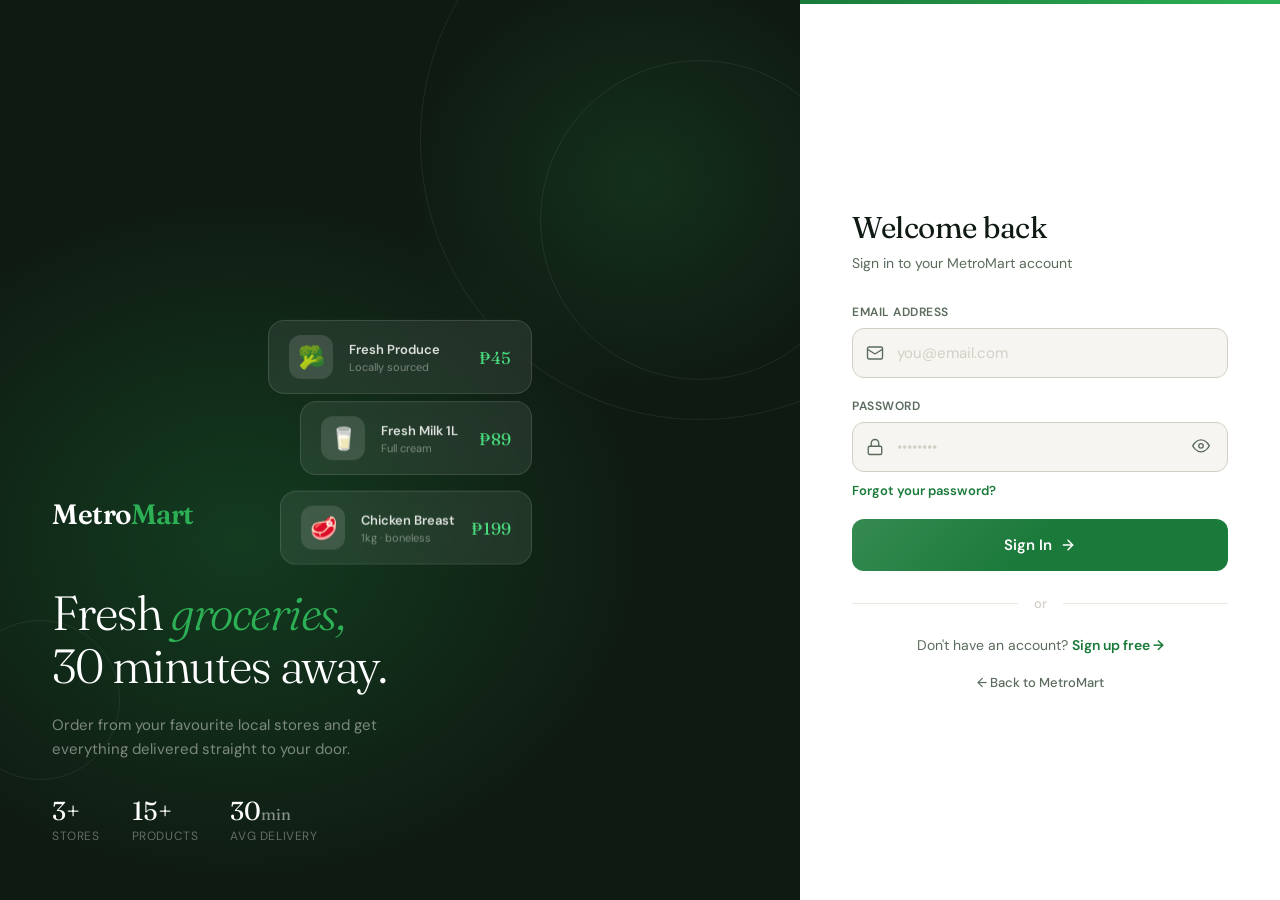
==== pages/admin-dashboard.html @ 1b3d020c "first commit" ====
<!DOCTYPE html>
<html lang="en">
<head>
<meta charset="UTF-8">
<meta name="viewport" content="width=device-width, initial-scale=1.0">
<title>Admin Dashboard — MetroMart</title>
<link rel="preconnect" href="https://fonts.googleapis.com">
<link href="https://fonts.googleapis.com/css2?family=Fraunces:ital,opsz,wght@0,9..144,300;0,9..144,400;0,9..144,600;1,9..144,300&family=DM+Sans:wght@400;500;600&display=swap" rel="stylesheet">
<link rel="stylesheet" href="../css/styles.css">
<link rel="stylesheet" href="../vendor/leaflet/leaflet.min.css">
<script src="../vendor/leaflet/leaflet.min.js"></script>
<style>
.report-badge{display:inline-block;background:#fee2e2;color:#991b1b;border-radius:30px;padding:3px 10px;font-size:11px;font-weight:700;margin-left:6px;}
.tab-bar{display:flex;gap:0;border-bottom:1px solid var(--stone-dark);margin-bottom:24px;overflow-x:auto;}
.tab-btn{padding:10px 20px;font-size:14px;font-weight:500;cursor:pointer;border:none;background:none;font-family:inherit;color:var(--ink-soft);border-bottom:2px solid transparent;white-space:nowrap;transition:all .15s;}
.tab-btn.active{color:var(--green);border-bottom-color:var(--green);font-weight:600;}
.tab-btn:hover:not(.active){color:var(--ink);}
.search-inline{display:flex;align-items:center;gap:8px;background:var(--stone);border:1.5px solid var(--stone-dark);border-radius:40px;padding:7px 14px;max-width:280px;flex:1;transition:border-color .18s;}
.search-inline:focus-within{border-color:var(--green-mid);}
.search-inline input{border:none;background:none;outline:none;font-size:14px;font-family:inherit;width:100%;}
.section-toolbar{display:flex;align-items:center;justify-content:space-between;margin-bottom:18px;gap:12px;flex-wrap:wrap;}
.user-row-actions{display:flex;gap:5px;flex-wrap:wrap;}
.detail-grid{display:grid;grid-template-columns:1fr 1fr;gap:12px;margin-bottom:16px;}
.detail-item label{font-size:11px;font-weight:600;color:var(--ink-soft);text-transform:uppercase;letter-spacing:.5px;display:block;margin-bottom:3px;}
.detail-item span{font-size:14px;font-weight:500;}
.pw-mini-wrap{height:3px;border-radius:2px;margin-top:6px;background:var(--stone-mid);overflow:hidden;}
.pw-mini-fill{height:100%;border-radius:2px;transition:width .3s,background .3s;}
.report-card{background:var(--white);border:1px solid var(--stone-dark);border-radius:var(--radius-md);padding:16px 18px;margin-bottom:12px;}
.report-type{font-size:11px;font-weight:700;padding:3px 10px;border-radius:30px;text-transform:uppercase;letter-spacing:.5px;}
.status-active-badge{background:#dcfce7;color:#15803d;border-radius:30px;padding:3px 10px;font-size:11px;font-weight:700;}
.status-inactive-badge{background:#fee2e2;color:#991b1b;border-radius:30px;padding:3px 10px;font-size:11px;font-weight:700;}
/* Address picker (copied from register.html) */
.address-picker{width:100%;background:var(--stone);border:1.5px solid var(--stone-dark);border-radius:11px;padding:12px 14px;display:flex;align-items:center;gap:10px;cursor:pointer;transition:border-color .18s;font-size:14px;color:var(--ink);min-height:48px;}
.address-picker:hover{border-color:var(--green-mid);}
.address-picker.has-value{border-color:var(--green-mid);background:var(--green-light);}
.address-picker span{flex:1;white-space:nowrap;overflow:hidden;text-overflow:ellipsis;}
.address-picker .ap-placeholder{color:var(--stone-dark);}

/* Map modal styles (reused) */
.map-modal-wrap{background:var(--white);border-radius:16px;width:92%;max-width:640px;overflow:hidden;box-shadow:0 24px 64px rgba(0,0,0,.12);} 
.map-modal-head{padding:12px 16px;border-bottom:1px solid var(--stone-dark);display:flex;align-items:center;justify-content:space-between;}
.map-modal-head h3{font-family:'Fraunces',serif;font-size:18px;font-weight:400;margin:0}
.map-modal-close{width:32px;height:32px;border-radius:50%;background:var(--stone-mid);border:none;font-size:16px;cursor:pointer;display:flex;align-items:center;justify-content:center;transition:background .15s}
.map-modal-close:hover{background:var(--stone-dark)}
.map-hint{padding:10px 16px;font-size:13px;color:var(--ink-soft);background:var(--green-light)}
#merchantAddressPickerMap{height:360px;width:100%;}
.map-modal-foot{padding:10px 12px;border-top:1px solid var(--stone-dark);display:flex;gap:8px;align-items:center}
.map-modal-foot input{flex:1;min-width:120px;border:1.5px solid var(--stone-dark);border-radius:40px;padding:10px 14px;font-size:14px;outline:none}
.btn-my-loc{padding:8px 12px;border-radius:40px;background:var(--green-light);color:var(--green);font-weight:600;border:none}
.btn-confirm-loc{padding:8px 14px;border-radius:40px;background:var(--green);color:#fff;border:none}
</style>
</head>
<body>
<div class="app-layout">

  <div class="sidebar">
    <div class="sidebar-logo">Metro<span class="logo-dark">Mart</span></div>
    <div class="sidebar-nav">
      <div class="nav-item active" onclick="showTab('overview')"  id="nav-overview">  <span class="nav-icon">📊</span> Overview</div>
      <div class="nav-label" style="margin-top:10px">Management</div>
      <div class="nav-item" onclick="showTab('merchants')"  id="nav-merchants"> <span class="nav-icon">🏪</span> Merchants</div>
      <div class="nav-item" onclick="showTab('employees')"  id="nav-employees"> <span class="nav-icon">👷</span> Employees</div>
      <div class="nav-item" onclick="showTab('riders')"     id="nav-riders">    <span class="nav-icon">🚴</span> Riders</div>
      <div class="nav-item" onclick="showTab('customers')"  id="nav-customers"> <span class="nav-icon">👥</span> Customers</div>
      <div class="nav-label" style="margin-top:10px">Monitoring</div>
      <div class="nav-item" onclick="showTab('reports')"    id="nav-reports">   <span class="nav-icon">🚩</span> Reports <span id="reportsBadge" style="display:none;" class="report-badge">0</span></div>
    </div>
    <div class="sidebar-footer">
      <div class="nav-item" id="navAdminName"><span class="nav-icon">👤</span> <span id="adminNameLabel">Admin</span></div>
      <div class="nav-item" onclick="doLogout()"><span class="nav-icon">🚪</span> Log out</div>
    </div>
  </div>

  <div class="main-content">
    <div class="topbar">
      <div class="topbar-title" style="font-family:'Fraunces',serif;font-weight:400;font-size:18px;">Admin Dashboard</div>
      <div class="topbar-actions">
        <div class="avatar" id="adminAvatar" style="background:#6d28d9;">A</div>
      </div>
    </div>

    <div class="page-body">

      <!-- OVERVIEW -->
      <div id="tab-overview">
        <div class="stats-grid">
          <div class="stat-card"><div class="stat-icon">🏪</div><div class="stat-val" id="cntMerchants">—</div><div class="stat-label">Merchants</div></div>
          <div class="stat-card"><div class="stat-icon">👷</div><div class="stat-val" id="cntEmployees">—</div><div class="stat-label">Employees</div></div>
          <div class="stat-card"><div class="stat-icon">🚴</div><div class="stat-val" id="cntRiders">—</div><div class="stat-label">Riders</div></div>
          <div class="stat-card"><div class="stat-icon">👥</div><div class="stat-val" id="cntCustomers">—</div><div class="stat-label">Customers</div></div>
        </div>
      </div>

      <!-- MERCHANTS -->
      <div id="tab-merchants" style="display:none;">
        <div class="section-toolbar">
          <div style="display:flex;align-items:center;gap:10px;">
            <h3 class="sec-title">Merchants</h3>
            <span class="badge badge-green" id="merchantCount">0</span>
          </div>
          <div style="display:flex;gap:8px;flex-wrap:wrap;">
            <div class="search-inline">
              <svg width="13" height="13" viewBox="0 0 24 24" fill="none" stroke="currentColor" stroke-width="2" stroke-linecap="round" stroke-linejoin="round" style="opacity:.4;flex-shrink:0;"><circle cx="11" cy="11" r="8"/><path d="m21 21-4.35-4.35"/></svg>
              <input type="text" id="merchantSearch" placeholder="Search merchants…" oninput="filterTable('merchantsBody',this.value,[1,2,3])">
            </div>
            <button class="btn btn-primary" onclick="openMerchantModal()">+ Add Merchant</button>
          </div>
        </div>
        <div class="card">
          <div class="card-body table-wrap">
            <table><thead><tr><th>Logo</th><th>Name</th><th>Address</th><th>Contact</th><th>Assigned Employee</th><th>Actions</th></tr></thead>
            <tbody id="merchantsBody"><tr><td colspan="6" style="text-align:center;padding:24px;color:var(--ink-soft);">Loading…</td></tr></tbody></table>
          </div>
        </div>
      </div>

      <!-- EMPLOYEES -->
      <div id="tab-employees" style="display:none;">
        <div class="section-toolbar">
          <div style="display:flex;align-items:center;gap:10px;">
            <h3 class="sec-title">Employees</h3>
            <span class="badge badge-green" id="employeeCount">0</span>
          </div>
          <div style="display:flex;gap:8px;flex-wrap:wrap;">
            <div class="search-inline">
              <svg width="13" height="13" viewBox="0 0 24 24" fill="none" stroke="currentColor" stroke-width="2" stroke-linecap="round" stroke-linejoin="round" style="opacity:.4;flex-shrink:0;"><circle cx="11" cy="11" r="8"/><path d="m21 21-4.35-4.35"/></svg>
              <input type="text" id="employeeSearch" placeholder="Search employees…" oninput="filterTable('employeesBody',this.value,[0,3])">
            </div>
            <button class="btn btn-primary" onclick="openEmployeeModal()">+ Add Employee</button>
          </div>
        </div>
        <div class="card">
          <div class="card-body table-wrap">
            <table><thead><tr><th>Name</th><th>Email</th><th>Position</th><th>Store</th><th>Status</th><th>PW Status</th><th>Actions</th></tr></thead>
            <tbody id="employeesBody"></tbody></table>
          </div>
        </div>
      </div>

      <!-- RIDERS -->
      <div id="tab-riders" style="display:none;">
        <div class="section-toolbar">
          <div style="display:flex;align-items:center;gap:10px;">
            <h3 class="sec-title">Riders</h3>
            <span class="badge badge-green" id="riderCount">0</span>
          </div>
          <div style="display:flex;gap:8px;flex-wrap:wrap;">
            <div class="search-inline">
              <svg width="13" height="13" viewBox="0 0 24 24" fill="none" stroke="currentColor" stroke-width="2" stroke-linecap="round" stroke-linejoin="round" style="opacity:.4;flex-shrink:0;"><circle cx="11" cy="11" r="8"/><path d="m21 21-4.35-4.35"/></svg>
              <input type="text" id="riderSearch" placeholder="Search riders…" oninput="filterTable('ridersBody',this.value,[0,1])">
            </div>
            <button class="btn btn-primary" onclick="openRiderModal()">+ Add Rider</button>
          </div>
        </div>
        <div class="card">
          <div class="card-body table-wrap">
            <table><thead><tr><th>Name</th><th>Email</th><th>Phone</th><th>Vehicle</th><th>Status</th><th>PW Status</th><th>Actions</th></tr></thead>
            <tbody id="ridersBody"></tbody></table>
          </div>
        </div>
      </div>

      <!-- CUSTOMERS -->
      <div id="tab-customers" style="display:none;">
        <div class="section-toolbar">
          <div style="display:flex;align-items:center;gap:10px;">
            <h3 class="sec-title">Customers</h3>
            <span class="badge badge-green" id="customerCount">0</span>
          </div>
          <div class="search-inline">
            <svg width="13" height="13" viewBox="0 0 24 24" fill="none" stroke="currentColor" stroke-width="2" stroke-linecap="round" stroke-linejoin="round" style="opacity:.4;flex-shrink:0;"><circle cx="11" cy="11" r="8"/><path d="m21 21-4.35-4.35"/></svg>
            <input type="text" id="customerSearch" placeholder="Search customers…" oninput="filterTable('customersBody',this.value,[0,1,2])">
          </div>
        </div>
        <div class="card">
          <div class="card-body table-wrap">
            <table><thead><tr><th>Name</th><th>Email</th><th>Phone</th><th>Address</th><th>Status</th><th>Actions</th></tr></thead>
            <tbody id="customersBody"></tbody></table>
          </div>
        </div>
      </div>

      <!-- REPORTS -->
      <div id="tab-reports" style="display:none;">
        <div class="page-header"><h2>Reports &amp; Complaints</h2><p>Reports filed by riders about customers.</p></div>
        <div class="tab-bar" id="reportTabBar">
          <button class="tab-btn active" onclick="setReportTab('pending',this)">⏳ Pending</button>
          <button class="tab-btn" onclick="setReportTab('reviewed',this)">✅ Reviewed</button>
          <button class="tab-btn" onclick="setReportTab('dismissed',this)">❌ Dismissed</button>
          <button class="tab-btn" onclick="setReportTab('all',this)">All</button>
        </div>
        <div id="reportsContainer"><p class="text-muted" style="padding:32px;">Loading…</p></div>
      </div>

    </div>
  </div>
</div>

<!-- ── MERCHANT MODAL ── -->
<div class="modal-overlay" id="merchantModal">
  <div class="modal">
    <div class="modal-header"><h3 id="merchantModalTitle">Add Merchant</h3><button class="modal-close" onclick="closeModal('merchantModal')">✕</button></div>
    <div class="modal-body">
      <input type="hidden" id="editMerchantId">
      <div style="text-align:center;margin-bottom:16px;">
        <div id="mImgPreview" style="width:90px;height:90px;border-radius:50%;background:var(--green-light);display:flex;align-items:center;justify-content:center;font-size:36px;margin:0 auto 8px;overflow:hidden;border:2px solid var(--stone-dark);cursor:pointer;" onclick="document.getElementById('mImgInput').click()">🏪</div>
        <div style="font-size:12px;color:var(--ink-soft);">Click to upload logo</div>
        <input type="file" id="mImgInput" accept="image/*" style="display:none;" onchange="previewImg('mImgInput','mImgPreview')">
      </div>
      <div class="form-group"><label class="form-label">Merchant Name <span class="required">*</span></label><input class="form-control" id="mName" placeholder="e.g. SM Supermarket — Mabolo"></div>
      <div class="form-group"><label class="form-label">Address</label>
        <div class="address-picker" id="mAddressPicker" onclick="openMerchantAddressModal()">
          <svg width="16" height="16" viewBox="0 0 24 24" fill="none" stroke="currentColor" stroke-width="2" stroke-linecap="round" stroke-linejoin="round" style="flex-shrink:0;color:var(--green);"><path d="M20 10c0 6-8 12-8 12s-8-6-8-12a8 8 0 0 1 16 0z"/><circle cx="12" cy="10" r="3"/></svg>
          <span class="ap-placeholder" id="mAddressDisplay">Click to pin the store location on map</span>
          <svg width="14" height="14" viewBox="0 0 24 24" fill="none" stroke="currentColor" stroke-width="2" stroke-linecap="round" stroke-linejoin="round" style="flex-shrink:0;opacity:.4;"><path d="M9 18l6-6-6-6"/></svg>
        </div>
        <input type="hidden" id="mAddressVal">
        <input type="hidden" id="mLatitude">
        <input type="hidden" id="mLongitude">
      </div>
      <div class="form-group">
        <label class="form-label">Contact</label>
        <input class="form-control" id="mContact" placeholder="9171234567" inputmode="numeric" pattern="[0-9]{10}" maxlength="10" required oninput="handlePhoneInput(this)">
        <div class="phone-hint" id="mContactHint" style="font-size:11px;color:var(--ink-soft);margin-top:5px;">Philippine number — 10 digits starting with 9 (e.g. 9171234567)</div>
      </div>
    </div>
    <div class="modal-footer">
      <button class="btn btn-secondary" onclick="closeModal('merchantModal')">Cancel</button>
      <button class="btn btn-primary" onclick="saveMerchant()">Save Merchant</button>
    </div>
  </div>
</div>

<!-- ── EMPLOYEE MODAL ── -->
<div class="modal-overlay" id="employeeModal">
  <div class="modal">
    <div class="modal-header"><h3 id="employeeModalTitle">Add Employee</h3><button class="modal-close" onclick="closeModal('employeeModal')">✕</button></div>
    <div class="modal-body">
      <input type="hidden" id="editEmployeeId">
      <div class="form-row">
        <div class="form-group"><label class="form-label">First Name <span class="required">*</span></label><input class="form-control" id="eFName"></div>
        <div class="form-group"><label class="form-label">Last Name <span class="required">*</span></label><input class="form-control" id="eLName"></div>
      </div>
      <div class="form-group"><label class="form-label">Email <span class="required">*</span></label><input class="form-control" id="eEmail" type="email"></div>
      <div class="form-group" id="ePassGroup">
        <label class="form-label">Temporary Password <span class="required">*</span></label>
        <input class="form-control" id="ePass" type="password" placeholder="Min 8 chars" oninput="showPwMini(this.value,'ePwMini')">
        <div class="pw-mini-wrap"><div class="pw-mini-fill" id="ePwMini"></div></div>
        <div style="font-size:11px;color:var(--ink-soft);margin-top:5px;">Employee will be required to change this on first login.</div>
      </div>
      <div class="form-group"><label class="form-label">Position</label><input class="form-control" id="ePosition" placeholder="e.g. Cashier, Store Manager"></div>
      <div class="form-group">
        <label class="form-label">Phone</label>
        <input class="form-control" id="ePhone" placeholder="9171234567" inputmode="numeric" pattern="[0-9]{10}" maxlength="10" oninput="handlePhoneInput(this)">
        <div class="phone-hint" id="ePhoneHint" style="font-size:11px;color:var(--ink-soft);margin-top:5px;">Philippine number — 10 digits starting with 9 (e.g. 9171234567)</div>
      </div>
      <div class="form-group">
        <label class="form-label">Assign to Merchant <span class="required">*</span></label>
        <select class="form-control" id="eMerchant"><option value="">Select merchant…</option></select>
        <div id="merchantAssignWarning" style="display:none;font-size:12px;color:var(--red);margin-top:5px;"></div>
        <div style="font-size:11px;color:var(--ink-soft);margin-top:5px;">⚠ Each merchant can only have 1 assigned employee.</div>
      </div>
    </div>
    <div class="modal-footer">
      <button class="btn btn-secondary" onclick="closeModal('employeeModal')">Cancel</button>
      <button class="btn btn-primary" id="saveEmployeeBtn" onclick="saveEmployee()">Create Employee</button>
    </div>
  </div>
</div>

<!-- ── RIDER MODAL ── -->
<div class="modal-overlay" id="riderModal">
  <div class="modal">
    <div class="modal-header"><h3 id="riderModalTitle">Add Rider</h3><button class="modal-close" onclick="closeModal('riderModal')">✕</button></div>
    <div class="modal-body">
      <input type="hidden" id="editRiderId">
      <div class="form-row">
        <div class="form-group"><label class="form-label">First Name <span class="required">*</span></label><input class="form-control" id="rFName"></div>
        <div class="form-group"><label class="form-label">Last Name <span class="required">*</span></label><input class="form-control" id="rLName"></div>
      </div>
<div class="form-group"><label class="form-label">Email <span class="required">*</span></label><input class="form-control" id="rEmail" type="email"></div>
      <div class="form-group" id="rPassGroup">
        <label class="form-label">Temporary Password <span class="required">*</span></label>
                <input class="form-control" id="rPass" type="password" placeholder="Min 8 chars" oninput="showPwMini(this.value,'rPwMini')">
        <div class="pw-mini-wrap"><div class="pw-mini-fill" id="rPwMini"></div></div>
        <div style="font-size:11px;color:var(--ink-soft);margin-top:5px;">Rider will be required to change this on first login.</div>
      </div>
      <div class="form-group">
        <label class="form-label">Phone</label>
        <input class="form-control" id="rPhone" placeholder="9171234567" inputmode="numeric" pattern="[0-9]{10}" maxlength="10" oninput="handlePhoneInput(this)">
        <div class="phone-hint" id="rPhoneHint" style="font-size:11px;color:var(--ink-soft);margin-top:5px;">Philippine number — 10 digits starting with 9 (e.g. 9171234567)</div>
      </div>
      <div class="form-group"><label class="form-label">Vehicle</label>
        <select class="form-control" id="rVehicle">
          <option value="motorcycle">Motorcycle 🏍️</option>
          <option value="bicycle">Bicycle 🚲</option>
          <option value="car">Car 🚗</option>
        </select>
      </div>
    </div>
    <div class="modal-footer">
      <button class="btn btn-secondary" onclick="closeModal('riderModal')">Cancel</button>
      <button class="btn btn-primary" id="saveRiderBtn" onclick="saveRider()">Create Rider</button>
    </div>
  </div>
</div>

<!-- ── RESET PASSWORD MODAL ── -->
<div class="modal-overlay" id="resetPwModal">
  <div class="modal" style="max-width:420px;">
    <div class="modal-header"><h3>Reset Password</h3><button class="modal-close" onclick="closeModal('resetPwModal')">✕</button></div>
    <div class="modal-body">
      <input type="hidden" id="resetPwUserId">
      <div style="background:var(--stone);border-radius:10px;padding:12px 16px;margin-bottom:16px;font-size:14px;">
        Resetting password for: <strong id="resetPwName">—</strong>
      </div>
      <div class="form-group"><label class="form-label">New Temporary Password <span class="required">*</span></label>
        <input class="form-control" id="newPwInput" type="password" placeholder="Min 8 chars" oninput="showPwMini(this.value,'resetPwMini')">
        <div class="pw-mini-wrap"><div class="pw-mini-fill" id="resetPwMini"></div></div>
      </div>
      <div class="form-group"><label class="form-label">Confirm Password <span class="required">*</span></label>
        <input class="form-control" id="confirmPwInput" type="password" placeholder="Repeat password">
      </div>
      <div style="font-size:12px;color:var(--ink-soft);margin-top:6px;">The user will be required to change this on next login.</div>
    </div>
    <div class="modal-footer">
      <button class="btn btn-secondary" onclick="closeModal('resetPwModal')">Cancel</button>
      <button class="btn btn-primary" onclick="doResetPassword()">Reset Password</button>
    </div>
  </div>
</div>

    <!-- Merchant Address Picker Modal -->
    <div class="modal-overlay" id="merchantAddressModal">
      <div class="map-modal-wrap">
        <div class="map-modal-head">
          <h3>Pin Store Location</h3>
          <button class="map-modal-close" onclick="closeMerchantAddressModal()">✕</button>
        </div>
        <div class="map-hint">📌 Click the map to pin, drag the marker, or search below. This will set the merchant store location.</div>
        <div id="merchantAddressPickerMap"></div>
        <div class="map-modal-foot">
          <input type="text" id="merchantAddrSearchInput" placeholder="Search address… (press Enter)" onkeydown="if(event.key==='Enter')searchMerchantAddr()">
          <button class="btn-my-loc" onclick="useMyLocationMerchant()">📍 My Location</button>
          <button class="btn-confirm-loc" onclick="confirmMerchantAddress()">Confirm</button>
        </div>
      </div>
    </div>

    <div id="toast"></div>

<script>
const API = '../api/';
let allMerchants = [], allEmployees = [], allRiders = [], allCustomers = [];
let allReports = [], currentReportTab = 'pending';

async function api(path, opts = {}) {
  try {
    const isForm = opts.body instanceof FormData;
    const r = await fetch(API + path, { headers: isForm ? {} : { 'Content-Type': 'application/json' }, ...opts });
    return await r.json();
  } catch(e) { return { ok: false, error: e.message }; }
}

// ── Init ───────────────────────────────────────
(async () => {
  const me = await api('auth/?action=me');
  if (!me.ok || me.data.role !== 'admin') { window.location.href = '../login.html'; return; }
  const name = me.data.name || 'Admin';
  document.getElementById('adminAvatar').textContent = name[0].toUpperCase();
  document.getElementById('adminNameLabel').textContent = name;
  await loadAll();
})();

async function loadAll() {
  await Promise.all([loadStats(), loadMerchants(), loadEmployees(), loadRiders(), loadCustomers(), loadReports()]);
}

// ── Stats ──────────────────────────────────────
async function loadStats() {
  const d = await api('admin/stats.php');
  if (!d.ok) return;
  const s = d.data;
  document.getElementById('cntMerchants').textContent = s.merchants;
  document.getElementById('cntEmployees').textContent = s.employees;
  document.getElementById('cntRiders').textContent    = s.riders;
  document.getElementById('cntCustomers').textContent = s.customers;
}

// ── Merchants ──────────────────────────────────
async function loadMerchants() {
  const d = await api('merchants/');
  allMerchants = d.data || [];
  document.getElementById('merchantCount').textContent = allMerchants.length;

  // Populate employee merchant select — only show merchants with no employee assigned
  rebuildMerchantSelect();

  document.getElementById('merchantsBody').innerHTML = allMerchants.map(m => {
    const emp = allEmployees.find(e => String(e.merchant_id) === String(m.id));
    return '<tr>' +
      '<td>' + (m.image_path
        ? '<img src="../' + m.image_path + '" style="width:40px;height:40px;border-radius:8px;object-fit:cover;">'
        : '<div style="width:40px;height:40px;border-radius:8px;background:var(--green-light);display:flex;align-items:center;justify-content:center;font-size:18px;">🏪</div>') + '</td>' +
      '<td><strong>' + esc(m.name) + '</strong></td>' +
      '<td>' + esc(m.address || '—') + '</td>' +
      '<td>' + esc(m.contact || '—') + '</td>' +
      '<td>' + (emp ? '<span class="badge badge-blue">' + esc(emp.fname + ' ' + emp.lname) + '</span>' : '<span style="color:var(--ink-soft);font-size:13px;">None assigned</span>') + '</td>' +
      '<td><div class="user-row-actions">' +
        '<button class="btn btn-sm btn-secondary" onclick="editMerchant(' + m.id + ')">✏️ Edit</button>' +
        '<button class="btn btn-sm btn-danger" onclick="deleteMerchant(' + m.id + ')">🗑️ Delete</button>' +
      '</div></td>' +
    '</tr>';
  }).join('') || '<tr><td colspan="6" style="text-align:center;padding:32px;color:var(--ink-soft);">No merchants yet.</td></tr>';
}

function rebuildMerchantSelect(excludeEmployeeId = null) {
  const sel = document.getElementById('eMerchant');
  const currentVal = sel.value;
  // When adding new employee, only show merchants with no employee assigned
  const occupiedMerchantIds = allEmployees
    .filter(e => String(e.id) !== String(excludeEmployeeId))
    .map(e => String(e.merchant_id));

  sel.innerHTML = '<option value="">Select merchant…</option>' + allMerchants.map(m => {
    const isOccupied = occupiedMerchantIds.includes(String(m.id));
    return '<option value="' + m.id + '"' + (isOccupied ? ' disabled style="color:var(--stone-dark)"' : '') + '>' +
      esc(m.name) + (isOccupied ? ' (occupied)' : '') + '</option>';
  }).join('');
  if (currentVal) sel.value = currentVal;
}

function openMerchantModal() {
  document.getElementById('editMerchantId').value = '';
  document.getElementById('merchantModalTitle').textContent = 'Add Merchant';
  ['mName', 'mAddressVal', 'mContact'].forEach(x => document.getElementById(x).value = '');
  document.getElementById('mAddressDisplay').textContent = 'Click to pin the store location on map';
  document.getElementById('mAddressPicker').classList.remove('has-value');
  document.getElementById('mImgPreview').innerHTML = '🏪';
  document.getElementById('mImgInput').value = '';
  document.getElementById('mLatitude').value = '';
  document.getElementById('mLongitude').value = '';
  document.getElementById('merchantModal').classList.add('open');
}

async function editMerchant(id) {
  const m = allMerchants.find(x => x.id == id); if (!m) return;
  document.getElementById('editMerchantId').value = id;
  document.getElementById('merchantModalTitle').textContent = 'Edit Merchant';
  document.getElementById('mName').value    = m.name    || '';
  document.getElementById('mAddressVal').value = m.address || '';
  const display = document.getElementById('mAddressDisplay');
  if (m.address) { display.textContent = m.address.length>80 ? m.address.slice(0,80)+'…' : m.address; document.getElementById('mAddressPicker').classList.add('has-value'); }
  else { display.textContent = 'Click to pin the store location on map'; document.getElementById('mAddressPicker').classList.remove('has-value'); }
  document.getElementById('mContact').value = m.contact || '';
  document.getElementById('mImgPreview').innerHTML = m.image_path
    ? '<img src="../' + m.image_path + '" style="width:100%;height:100%;object-fit:cover;">'
    : '🏪';
  // clear any leftover selected file to avoid accidental reuse
  try { document.getElementById('mImgInput').value = ''; } catch(e){}
  // set lat/lng if available
  document.getElementById('mLatitude').value = m.latitude ?? '';
  document.getElementById('mLongitude').value = m.longitude ?? '';
  if (m.latitude && m.longitude) setMerchantMarker(parseFloat(m.latitude), parseFloat(m.longitude), true);
  document.getElementById('merchantModal').classList.add('open');
}

async function saveMerchant() {
  const id   = document.getElementById('editMerchantId').value;
  const name = document.getElementById('mName').value.trim();
  const addr = document.getElementById('mAddressVal').value.trim();
  if (!name) return showToast('Name required', 'error');

  // Duplicate check: same name AND same address (different address = allowed for branches)
  const dup = allMerchants.find(m =>
    String(m.id) !== String(id) &&
    m.name.toLowerCase() === name.toLowerCase() &&
    (m.address || '').toLowerCase() === addr.toLowerCase()
  );
  if (dup) return showToast('A merchant with this exact name and address already exists.', 'error');

  const contact = document.getElementById('mContact').value.trim();
  if (!contact) return showToast('Contact is required and must be a valid 10-digit Philippine mobile number', 'error');
  if (!/^[0-9]{10}$/.test(contact)) return showToast('Contact must contain exactly 10 digits with no letters or special characters', 'error');
  if (!isValidPHMobile(contact)) return showToast('Contact must be a Philippine mobile number starting with 9', 'error');
  if (isDuplicateMerchantContact(contact, id)) return showToast('Contact number is already used by another merchant', 'error');
  const form = new FormData();
  form.append('name',    name);
  form.append('address', addr);
  form.append('contact', contact);
  const lat = document.getElementById('mLatitude').value;
  const lng = document.getElementById('mLongitude').value;
  if (!lat || !lng) return showToast('Please pick the store location on the map', 'error');
  form.append('latitude', lat);
  form.append('longitude', lng);
  if (id) form.append('id', id);
  const imgFile = document.getElementById('mImgInput').files[0];
  if (imgFile) form.append('image', imgFile);

  const url = id ? 'merchants/?id=' + id : 'merchants/';
  const r   = await fetch(API + url, { method: 'POST', body: form });
  const d   = await r.json();
  if (!d.ok) return showToast(d.error || 'Failed', 'error');
  showToast(id ? 'Merchant updated ✓' : 'Merchant added ✓', 'success');
  closeModal('merchantModal');
  // clear file input after successful save to avoid carrying selection into next edit
  try { document.getElementById('mImgInput').value = ''; } catch(e){}
  await loadMerchants();
  await loadStats();
}

async function deleteMerchant(id) {
  const m = allMerchants.find(x => x.id == id);
  if (!confirm('Delete merchant "' + (m ? m.name : id) + '" and all their products? This cannot be undone.')) return;
  const d = await api('merchants/?id=' + id, { method: 'DELETE' });
  if (!d.ok) return showToast(d.error || 'Failed', 'error');
  showToast('Merchant deleted ✓', 'success');
  await loadMerchants();
  await loadStats();
}

// ── Employees ──────────────────────────────────
async function loadEmployees() {
  const d = await api('employees/');
  allEmployees = d.data || [];
  document.getElementById('employeeCount').textContent = allEmployees.length;
  renderEmployeeTable();
}

function renderEmployeeTable() {
  document.getElementById('employeesBody').innerHTML = allEmployees.map(e =>
    '<tr>' +
    '<td><strong>' + esc(e.fname + ' ' + e.lname) + '</strong></td>' +
    '<td><small style="color:var(--ink-soft);">' + esc(e.email || '') + '</small></td>' +
    '<td>' + esc(e.position || '—') + '</td>' +
    '<td>' + esc(e.merchant_name || '—') + '</td>' +
    '<td>' + (e.status === 'active'
      ? '<span class="status-active-badge">Active</span>'
      : '<span class="status-inactive-badge">Inactive</span>') + '</td>' +
    '<td><span class="badge ' + (e.force_password_change ? 'badge-yellow' : 'badge-gray') + '">' +
      (e.force_password_change ? 'Must change' : 'Set') + '</span></td>' +
    '<td><div class="user-row-actions">' +
      '<button class="btn btn-sm btn-secondary" onclick="editEmployee(' + e.id + ')">✏️ Edit</button>' +
      '<button class="btn btn-sm btn-secondary" onclick="openResetPw(' + e.id + ',\'' + jsEscape(e.fname + ' ' + e.lname) + '\')">🔑 PW</button>' +
      (e.status === 'active'
        ? '<button class="btn btn-sm btn-danger" onclick="setUserStatus(' + e.id + ',\'employee\',\'inactive\')">🚫 Deactivate</button>'
        : '<button class="btn btn-sm btn-accent" onclick="setUserStatus(' + e.id + ',\'employee\',\'active\')">✅ Activate</button>') +
      '<button class="btn btn-sm btn-danger" onclick="deleteUser(' + e.id + ',\'employee\')">🗑️ Delete</button>' +
    '</div></td>' +
    '</tr>'
  ).join('') || '<tr><td colspan="7" style="text-align:center;padding:32px;color:var(--ink-soft);">No employees.</td></tr>';
}

function openEmployeeModal() {
  document.getElementById('editEmployeeId').value = '';
  document.getElementById('employeeModalTitle').textContent = 'Add Employee';
  document.getElementById('saveEmployeeBtn').textContent = 'Create Employee';
  document.getElementById('ePassGroup').style.display = 'block';
  ['eFName', 'eLName', 'eEmail', 'ePass', 'ePosition', 'ePhone'].forEach(id => document.getElementById(id).value = '');
  handlePhoneInput(document.getElementById('ePhone'));
  document.getElementById('merchantAssignWarning').style.display = 'none';
  rebuildMerchantSelect();
  document.getElementById('eMerchant').value = '';
  document.getElementById('employeeModal').classList.add('open');
}

// ── Merchant Map Helpers (inline map removed) ──────────────────────
let merchantGeocodeTimer = null;
function debouncedGeocode(delay = 700) {
  clearTimeout(merchantGeocodeTimer);
  merchantGeocodeTimer = setTimeout(() => {
    geocodeMerchantAddress();
  }, delay);
}

function setMerchantMarker(lat, lng, center = true) {
  // store coordinates
  document.getElementById('mLatitude').value = lat;
  document.getElementById('mLongitude').value = lng;
  // if the modal map is present, update its marker and view
  try {
    if (merchantAddrMarker && merchantAddrMap) {
      merchantAddrMarker.setLatLng([lat, lng]);
      if (center) merchantAddrMap.setView([lat, lng], 15);
    }
  } catch (e) { /* ignore if modal not initialized */ }
}

async function geocodeMerchantAddress() {
  let q = document.getElementById('mAddressVal').value.trim();
  if (!q) return;
  // normalize common shorthand
  q = q.replace(/\bcor\.?\b/gi, 'corner');
  q = q.replace(/\s+/g, ' ').trim();
  // helper to attempt search with optional suffix
  async function attempt(qstr) {
    const url = 'https://nominatim.openstreetmap.org/search?q=' + encodeURIComponent(qstr) + '&format=json&limit=1&countrycodes=ph&accept-language=en';
    try {
      const r = await fetch(url, { headers: { 'User-Agent': 'MetroMart/1.0 (local)' } });
      const d = await r.json();
      if (d && d.length) return d[0];
    } catch (_) {}
    return null;
  }

  let res = await attempt(q);
  if (!res) {
    // try stronger context
    res = await attempt(q + ', Cebu City, Philippines');
  }
  if (!res && /,/.test(q)) {
    // try replacing commas with spaces
    res = await attempt(q.replace(/,/g, ' '));
  }

  if (res) {
    const lat = parseFloat(res.lat), lng = parseFloat(res.lon);
    setMerchantMarker(lat, lng, true);
    showToast('Address located on map — adjust pin if needed', 'success');
  } else {
    showToast('Could not find coordinates for that address; try editing to a more specific local landmark', 'error');
  }
}

// ── Merchant address picker modal (register-style) ─────────────────
let merchantAddrMap = null, merchantAddrMarker = null;
let mPickedLat = 10.3157, mPickedLng = 123.8854, mPickedAddr = '';
function openMerchantAddressModal() {
  // initialize with current values if present
  const latVal = document.getElementById('mLatitude').value;
  const lngVal = document.getElementById('mLongitude').value;
  const addrVal = document.getElementById('mAddressVal').value;
  if (latVal && lngVal) { mPickedLat = parseFloat(latVal); mPickedLng = parseFloat(lngVal); }
  if (addrVal) mPickedAddr = addrVal;
  document.getElementById('merchantAddressModal').classList.add('open');
  setTimeout(() => {
    if (!merchantAddrMap) {
      merchantAddrMap = L.map('merchantAddressPickerMap').setView([mPickedLat, mPickedLng], 13);
      L.tileLayer('https://{s}.tile.openstreetmap.org/{z}/{x}/{y}.png', { attribution: '© OpenStreetMap', maxZoom: 19 }).addTo(merchantAddrMap);
      const pin = L.divIcon({className:'',html:'<div style="font-size:32px;filter:drop-shadow(0 2px 6px rgba(0,0,0,.4))">📍</div>',iconAnchor:[16,32],iconSize:[32,32]});
      merchantAddrMarker = L.marker([mPickedLat, mPickedLng], { icon: pin, draggable: true }).addTo(merchantAddrMap);
      merchantAddrMap.on('click', e => { merchantAddrMarker.setLatLng(e.latlng); mPickedLat = e.latlng.lat; mPickedLng = e.latlng.lng; revGeocodeMerchant(mPickedLat, mPickedLng); });
      merchantAddrMarker.on('dragend', e => { const ll = e.target.getLatLng(); mPickedLat = ll.lat; mPickedLng = ll.lng; revGeocodeMerchant(mPickedLat, mPickedLng); });
    } else { merchantAddrMap.invalidateSize(); if (merchantAddrMarker) { merchantAddrMarker.setLatLng([mPickedLat, mPickedLng]); merchantAddrMap.setView([mPickedLat, mPickedLng], 13); } }
    if (mPickedAddr) document.getElementById('merchantAddrSearchInput').value = mPickedAddr;
  }, 200);
}

async function revGeocodeMerchant(lat, lng) {
  try { const r = await fetch(`https://nominatim.openstreetmap.org/reverse?lat=${lat}&lon=${lng}&format=json`); const d = await r.json(); mPickedAddr = d.display_name || `${lat.toFixed(5)},${lng.toFixed(5)}`; }
  catch { mPickedAddr = `${lat.toFixed(5)},${lng.toFixed(5)}`; }
  document.getElementById('merchantAddrSearchInput').value = mPickedAddr;
}

async function searchMerchantAddr() {
  const q = document.getElementById('merchantAddrSearchInput').value.trim(); if (!q) return;
  try {
    const r = await fetch('https://nominatim.openstreetmap.org/search?q=' + encodeURIComponent(q) + '&format=json&limit=1&countrycodes=ph&accept-language=en');
    const d = await r.json(); if (!d.length) { alert('Address not found.'); return; }
    mPickedLat = parseFloat(d[0].lat); mPickedLng = parseFloat(d[0].lon); mPickedAddr = d[0].display_name;
    merchantAddrMap.setView([mPickedLat, mPickedLng], 16); merchantAddrMarker.setLatLng([mPickedLat, mPickedLng]);
    document.getElementById('merchantAddrSearchInput').value = mPickedAddr;
  } catch { alert('Search failed.'); }
}

function useMyLocationMerchant() {
  if (!navigator.geolocation) { alert('Geolocation not supported.'); return; }
  navigator.geolocation.getCurrentPosition(pos => {
    mPickedLat = pos.coords.latitude; mPickedLng = pos.coords.longitude;
    merchantAddrMap.setView([mPickedLat, mPickedLng], 16); merchantAddrMarker.setLatLng([mPickedLat, mPickedLng]);
    revGeocodeMerchant(mPickedLat, mPickedLng);
  }, () => alert('Could not get location.'));
}

function confirmMerchantAddress() {
  if (!mPickedAddr) { alert('Please pick a location on the map first.'); return; }
  document.getElementById('mAddressVal').value = mPickedAddr;
  document.getElementById('mLatitude').value = mPickedLat;
  document.getElementById('mLongitude').value = mPickedLng;
  const display = document.getElementById('mAddressDisplay');
  display.textContent = mPickedAddr.length > 80 ? mPickedAddr.slice(0,80) + '…' : mPickedAddr;
  display.className = '';
  document.getElementById('mAddressPicker').classList.add('has-value');
  document.getElementById('merchantAddressModal').classList.remove('open');
}

function closeMerchantAddressModal() { document.getElementById('merchantAddressModal').classList.remove('open'); }


async function editEmployee(id) {
  // Try cached list first
  const list = (await api('employees/')).data || [];
  let e = list.find(x => x.id == id);
  // Fallback: fetch single employee from server if not in cache
  if (!e) {
    const res = await api('employees/?id=' + encodeURIComponent(id));
    if (!res.ok) return showToast(res.error || 'Employee not found', 'error');
    e = res.data;
  }

  document.getElementById('editEmployeeId').value = id;
  document.getElementById('employeeModalTitle').textContent = 'Edit Employee';
  document.getElementById('saveEmployeeBtn').textContent = 'Update Employee';
  document.getElementById('ePassGroup').style.display = 'none';
  document.getElementById('eFName').value    = e.fname      || '';
  document.getElementById('eLName').value    = e.lname      || '';
  document.getElementById('eEmail').value    = e.email      || '';
  document.getElementById('ePosition').value = e.position   || '';
  document.getElementById('ePhone').value    = e.phone      || '';
  handlePhoneInput(document.getElementById('ePhone'));
  document.getElementById('merchantAssignWarning').style.display = 'none';
  rebuildMerchantSelect(id); // exclude this employee so their merchant shows enabled
  document.getElementById('eMerchant').value = e.merchant_id || '';
  document.getElementById('employeeModal').classList.add('open');
}

async function saveEmployee() {
  const id      = document.getElementById('editEmployeeId').value;
  const pass    = document.getElementById('ePass').value;
  const mId     = document.getElementById('eMerchant').value;
  const fname   = document.getElementById('eFName').value.trim();
  const lname   = document.getElementById('eLName').value.trim();
  const email   = document.getElementById('eEmail').value.trim();

  if (!fname || !lname || !email) return showToast('Name and email are required', 'error');
  if (!mId) return showToast('Please select a merchant', 'error');
  if (!id && pass.length < 8) return showToast('Password must be at least 8 characters', 'error');

  // Enforce: merchant can only have 1 employee
  const merchantAlreadyHasEmployee = allEmployees.find(e =>
    String(e.merchant_id) === String(mId) && String(e.id) !== String(id)
  );
  if (merchantAlreadyHasEmployee) {
    const warn = document.getElementById('merchantAssignWarning');
    warn.textContent = 'This merchant already has an employee assigned (' + esc(merchantAlreadyHasEmployee.fname + ' ' + merchantAlreadyHasEmployee.lname) + '). Each merchant can only have 1 employee.';
    warn.style.display = 'block';
    return;
  }

  const phone = document.getElementById('ePhone').value.trim();
  if (phone && !isValidPHMobile(phone)) return showToast('Phone must be 10 digits starting with 9 (Philippine mobile number)', 'error');
  if (phone && isDuplicateEmployeePhone(phone, id)) return showToast('Phone number is already used by another employee', 'error');
  const body = { id, fname, lname, email, password: pass, position: document.getElementById('ePosition').value.trim(), phone, merchant_id: mId };
  const url  = id ? 'employees/?id=' + id : 'employees/';
  const d    = await api(url, { method: 'POST', body: JSON.stringify(body) });
  if (!d.ok) return showToast(d.error || 'Failed', 'error');
  showToast(id ? 'Employee updated ✓' : 'Employee created ✓ — they must change password on first login', 'success');
  closeModal('employeeModal');
  await loadEmployees();
  await loadMerchants(); // refresh merchant table to show assignment
}

// ── Riders ─────────────────────────────────────
async function loadRiders() {
  const d = await api('riders/');
  allRiders = d.data || [];
  document.getElementById('riderCount').textContent = allRiders.length;
  renderRiderTable();
}

function renderRiderTable() {
  document.getElementById('ridersBody').innerHTML = allRiders.map(r =>
    '<tr>' +
    '<td><strong>' + esc(r.fname + ' ' + r.lname) + '</strong></td>' +
    '<td><small style="color:var(--ink-soft);">' + esc(r.email || '') + '</small></td>' +
    '<td>' + esc(r.phone || '—') + '</td>' +
    '<td>' + esc(r.vehicle_type || '—') + '</td>' +
    '<td>' + (r.status === 'active'
      ? '<span class="status-active-badge">Active</span>'
      : '<span class="status-inactive-badge">Inactive</span>') + '</td>' +
    '<td><span class="badge ' + (r.force_password_change ? 'badge-yellow' : 'badge-gray') + '">' + (r.force_password_change ? 'Must change' : 'Set') + '</span></td>' +
    '<td><div class="user-row-actions">' +
      '<button class="btn btn-sm btn-secondary" onclick="editRider(' + r.id + ')">✏️ Edit</button>' +
      '<button class="btn btn-sm btn-secondary" onclick="openResetPw(' + r.id + ',\'' + esc(r.fname + ' ' + r.lname) + '\')">🔑 PW</button>' +
      (r.status === 'active'
        ? '<button class="btn btn-sm btn-danger" onclick="setUserStatus(' + r.id + ',\'rider\',\'inactive\')">🚫 Deactivate</button>'
        : '<button class="btn btn-sm btn-accent" onclick="setUserStatus(' + r.id + ',\'rider\',\'active\')">✅ Activate</button>') +
      '<button class="btn btn-sm btn-danger" onclick="deleteUser(' + r.id + ',\'rider\')">🗑️ Delete</button>' +
    '</div></td>' +
    '</tr>'
  ).join('') || '<tr><td colspan="7" style="text-align:center;padding:32px;color:var(--ink-soft);">No riders.</td></tr>';
}

function openRiderModal() {
  document.getElementById('editRiderId').value = '';
  document.getElementById('riderModalTitle').textContent = 'Add Rider';
  document.getElementById('saveRiderBtn').textContent = 'Create Rider';
  document.getElementById('rPassGroup').style.display = 'block';
  ['rFName', 'rLName', 'rEmail', 'rPass', 'rPhone'].forEach(id => document.getElementById(id).value = '');
  handlePhoneInput(document.getElementById('rPhone'));
  document.getElementById('rVehicle').value = 'motorcycle';
  document.getElementById('riderModal').classList.add('open');
}

async function editRider(id) {
  const r = allRiders.find(x => x.id == id); if (!r) return;
  document.getElementById('editRiderId').value = id;
  document.getElementById('riderModalTitle').textContent = 'Edit Rider';
  document.getElementById('saveRiderBtn').textContent = 'Update Rider';
  document.getElementById('rPassGroup').style.display = 'none';
  document.getElementById('rFName').value   = r.fname        || '';
  document.getElementById('rLName').value   = r.lname        || '';
  document.getElementById('rEmail').value   = r.email        || '';
  document.getElementById('rPhone').value   = r.phone        || '';
  handlePhoneInput(document.getElementById('rPhone'));
  document.getElementById('rVehicle').value = r.vehicle_type || 'motorcycle';
  document.getElementById('riderModal').classList.add('open');
}

async function saveRider() {
  const id    = document.getElementById('editRiderId').value;
  const fname = document.getElementById('rFName').value.trim();
  const lname = document.getElementById('rLName').value.trim();
  const email = document.getElementById('rEmail').value.trim();
  const pass  = document.getElementById('rPass').value;
  if (!fname || !lname || !email) return showToast('First name, last name, and email are required', 'error');
  if (!validateEmail(email)) return showToast('Enter a valid email address', 'error');
  if (!id && pass.length < 8) return showToast('Password must be at least 8 characters', 'error');
  const phone = document.getElementById('rPhone').value.trim();
  if (phone && !isValidPHMobile(phone)) return showToast('Phone must be 10 digits starting with 9 (Philippine mobile number)', 'error');
  if (phone && isDuplicateRiderPhone(phone, id)) return showToast('Phone number is already used by another rider', 'error');
  const body = { id, fname: document.getElementById('rFName').value.trim(), lname: document.getElementById('rLName').value.trim(), email: document.getElementById('rEmail').value.trim(), password: pass, phone, vehicle_type: document.getElementById('rVehicle').value };
  const url  = id ? 'riders/?id=' + id : 'riders/';
  const d    = await api(url, { method: 'POST', body: JSON.stringify(body) });
  if (!d.ok) return showToast(d.error || 'Failed', 'error');
  showToast(id ? 'Rider updated ✓' : 'Rider created ✓ — they must change password on first login', 'success');
  closeModal('riderModal');
  await loadRiders();
}

// ── Customers ──────────────────────────────────
async function loadCustomers() {
  const d = await api('customers/');
  allCustomers = d.data || [];
  document.getElementById('customerCount').textContent = allCustomers.length;
  renderCustomerTable();
}

function renderCustomerTable() {
  document.getElementById('customersBody').innerHTML = allCustomers.map(c =>
    '<tr>' +
    '<td><strong>' + esc(c.fname + ' ' + c.lname) + '</strong></td>' +
    '<td>' + esc(c.email || '—') + '</td>' +
    '<td>' + esc(c.phone || '—') + '</td>' +
    '<td style="max-width:160px;overflow:hidden;text-overflow:ellipsis;">' + esc(c.address || '—') + '</td>' +
    '<td>' + (c.status === 'active'
      ? '<span class="status-active-badge">Active</span>'
      : '<span class="status-inactive-badge">Inactive</span>') + '</td>' +
    '<td><div class="user-row-actions">' +
      (c.status === 'active'
        ? '<button class="btn btn-sm btn-danger" onclick="setUserStatus(' + c.id + ',\'customer\',\'inactive\')">🚫 Deactivate</button>'
        : '<button class="btn btn-sm btn-accent" onclick="setUserStatus(' + c.id + ',\'customer\',\'active\')">✅ Activate</button>') +
      '<button class="btn btn-sm btn-danger" onclick="deleteUser(' + c.id + ',\'customer\')">🗑️ Delete</button>' +
    '</div></td>' +
    '</tr>'
  ).join('') || '<tr><td colspan="6" style="text-align:center;padding:32px;color:var(--ink-soft);">No customers.</td></tr>';
}

// ── FIXED: User status toggle & Delete ─────────────────────────
async function setUserStatus(userId, role, newStatus) {
  const label = newStatus === 'active' ? 'Activate' : 'Deactivate';
  if (!confirm(label + ` this ${role} account? ${newStatus === 'inactive' ? '(They will not be able to login)' : ''}`)) return;

  const d = await api('auth/?action=set_user_status', { 
    method: 'POST', 
    body: JSON.stringify({ user_id: userId, role: role, status: newStatus }) 
  });

  if (!d.ok) return showToast(d.error || 'Failed to update status', 'error');
  
  showToast(`${role} account ${newStatus === 'active' ? 'activated' : 'deactivated'} ✓`, 'success');
  await loadAll(); // Refresh all data
}

async function deleteUser(userId, role) {
  if (!confirm(`Permanently delete this ${role} account and all related data? This cannot be undone.`)) return;
  
  const d = await api('auth/?action=delete_user', { 
    method: 'POST', 
    body: JSON.stringify({ user_id: userId, role: role }) 
  });

  if (!d.ok) return showToast(d.error || `Failed to delete ${role}`, 'error');
  
  showToast(`${role.charAt(0).toUpperCase() + role.slice(1)} account deleted ✓`, 'success');
  await loadAll(); // Refresh all data
}

// ── Reset password ─────────────────────────────
function openResetPw(userId, name) {
  document.getElementById('resetPwUserId').value = userId;
  document.getElementById('resetPwName').textContent = name;
  document.getElementById('newPwInput').value = '';
  document.getElementById('confirmPwInput').value = '';
  document.getElementById('resetPwModal').classList.add('open');
}

async function doResetPassword() {
  const uid  = document.getElementById('resetPwUserId').value;
  const pw   = document.getElementById('newPwInput').value;
  const conf = document.getElementById('confirmPwInput').value;
  if (pw.length < 8) return showToast('Password must be at least 8 characters', 'error');
  if (pw !== conf)   return showToast('Passwords do not match', 'error');
  const d = await api('auth/?action=admin_reset_password', { method: 'POST', body: JSON.stringify({ user_id: uid, new_password: pw }) });
  if (!d.ok) return showToast(d.error || 'Reset failed', 'error');
  showToast('Password reset ✓ — user must change it on next login', 'success');
  closeModal('resetPwModal');
}

// ── Reports ────────────────────────────────────
async function loadReports() {
  const d = await api('report/reports.php');
  allReports = d.data || [];
  const pending = allReports.filter(r => r.status === 'pending').length;
  const badge = document.getElementById('reportsBadge');
  badge.style.display = pending > 0 ? 'inline-block' : 'none';
  badge.textContent = pending;
  renderReports();
}

function setReportTab(tab, btn) {
  currentReportTab = tab;
  document.querySelectorAll('#reportTabBar .tab-btn').forEach(b => b.classList.remove('active'));
  btn.classList.add('active');
  renderReports();
}

function renderReports() {
  const list = currentReportTab === 'all' ? allReports : allReports.filter(r => r.status === currentReportTab);
  if (!list.length) { 
    document.getElementById('reportsContainer').innerHTML = '<div class="empty-state"><div class="empty-state-icon">📋</div><h4>No reports found</h4></div>'; 
    return; 
  }
  const reasonLabels = { fake_address: 'Fake Address', no_answer: 'No Answer', refused_delivery: 'Refused Delivery', fraud: 'Fraud', other: 'Other' };
  document.getElementById('reportsContainer').innerHTML = list.map(r =>
    '<div class="report-card">' +
    '<div style="display:flex;justify-content:space-between;align-items:flex-start;margin-bottom:10px;">' +
      '<div>' +
        '<span class="report-type" style="background:#fef3c7;color:#d97706;">' + esc(reasonLabels[r.reason] || r.reason) + '</span>' +
        '<div style="font-size:13px;color:var(--ink-soft);margin-top:6px;">Filed by rider: <strong>' + esc(r.reporter_name || '—') + '</strong></div>' +
        '<div style="font-size:13px;color:var(--ink-soft);">Against customer: <strong>' + esc(r.customer_name || '—') + '</strong></div>' +
        (r.order_id ? '<div style="font-size:12px;color:var(--ink-soft);">Order #' + String(r.order_id).padStart(6, '0') + '</div>' : '') +
      '</div>' +
      '<div style="text-align:right;">' +
        '<span class="badge ' + (r.status === 'pending' ? 'badge-yellow' : r.status === 'reviewed' ? 'badge-green' : 'badge-red') + '">' + r.status + '</span>' +
        '<div style="font-size:11px;color:var(--ink-soft);margin-top:4px;">' + new Date(r.created_at).toLocaleDateString('en-PH') + '</div>' +
      '</div>' +
    '</div>' +
    (r.details ? '<div style="font-size:13px;background:var(--stone);border-radius:8px;padding:10px 12px;">' + esc(r.details) + '</div>' : '') +
    (r.customer_reply ? '<div style="font-size:13px;background:rgba(237,242,255,1);border-radius:8px;padding:10px 12px;margin-top:10px;">' +
      '<strong>Customer reply:</strong><div style="margin-top:6px;color:var(--ink);">' + esc(r.customer_reply) + '</div>' +
      (r.customer_replied_at ? '<div style="font-size:11px;color:var(--ink-soft);margin-top:8px;">Replied ' + new Date(r.customer_replied_at).toLocaleString('en-PH') + '</div>' : '') +
    '</div>' : '') +
    (r.status === 'pending' ?
      '<div style="display:flex;gap:8px;margin-top:12px;">' +
        '<button class="btn btn-sm btn-danger" onclick="reviewReport(' + r.id + ',\'reviewed\',' + r.customer_id + ')">⚠️ Take Action & Deactivate Customer</button>' +
        '<button class="btn btn-sm btn-secondary" onclick="reviewReport(' + r.id + ',\'dismissed\',0)">Dismiss</button>' +
      '</div>' : '') +
    '</div>'
  ).join('');
}

async function reviewReport(id, status, customerId) {
  if (status === 'reviewed') {
    if (!confirm('This will deactivate the customer account. Proceed?')) return;
    await setUserStatus(customerId, 'customer', 'inactive');
  }
  const d = await api('report/reports.php', { method: 'POST', body: JSON.stringify({ report_id: id, status }) });
  if (!d.ok) return showToast(d.error || 'Failed', 'error');
  showToast(status === 'reviewed' ? 'Action taken — customer deactivated' : 'Report dismissed', 'success');
  await loadReports();
}

// ── Global search ──────────────────────────────
function handleGlobalSearch() {
  const q = document.getElementById('globalSearch').value.toLowerCase().trim();
  if (!q) return;
  // Push query to whichever tab is active
  const activeTab = document.querySelector('.nav-item.active')?.id?.replace('nav-', '');
  const searchMap = {
    merchants: { inputId: 'merchantSearch', bodyId: 'merchantsBody', cols: [1,2,3] },
    employees: { inputId: 'employeeSearch', bodyId: 'employeesBody', cols: [0,3] },
    riders:    { inputId: 'riderSearch',    bodyId: 'ridersBody',    cols: [0,1] },
    customers: { inputId: 'customerSearch', bodyId: 'customersBody', cols: [0,1,2] },
  };
  const config = searchMap[activeTab];
  if (config) {
    const inp = document.getElementById(config.inputId);
    if (inp) { inp.value = q; filterTable(config.bodyId, q, config.cols); }
  }
}

// ── Helpers ────────────────────────────────────
function previewImg(inputId, previewId) {
  const file = document.getElementById(inputId).files[0]; if (!file) return;
  const r = new FileReader();
  r.onload = e => { document.getElementById(previewId).innerHTML = '<img src="' + e.target.result + '" style="width:100%;height:100%;object-fit:cover;">'; };
  r.readAsDataURL(file);
}

function showPwMini(pw, barId) {
  let score = 0;
  if (pw.length >= 8)  score++;
  if (pw.length >= 12) score++;
  if (/[A-Z]/.test(pw)) score++;
  if (/[0-9]/.test(pw)) score++;
  if (/[^A-Za-z0-9]/.test(pw)) score++;
  const cols = ['#ef4444','#f97316','#eab308','#22c55e','#16a34a'];
  const pcts = ['20%','40%','60%','80%','100%'];
  const idx  = Math.min(score, 4);
  const bar  = document.getElementById(barId);
  if (bar) { bar.style.width = pcts[idx]; bar.style.background = cols[idx]; }
}

function filterTable(tbodyId, query, colIndexes) {
  const q = query.toLowerCase();
  document.querySelectorAll('#' + tbodyId + ' tr').forEach(tr => {
    const text = colIndexes.map(i => tr.cells[i]?.textContent || '').join(' ').toLowerCase();
    tr.style.display = !q || text.includes(q) ? '' : 'none';
  });
}

function showTab(tab) {
  ['overview','merchants','employees','riders','customers','reports'].forEach(t => {
    document.getElementById('tab-' + t).style.display = t === tab ? 'block' : 'none';
    document.getElementById('nav-' + t)?.classList.toggle('active', t === tab);
  });
  if (tab === 'reports') loadReports();
  if (tab === 'merchants') loadMerchants();
  if (tab === 'employees') loadEmployees();
}

async function doLogout() { await fetch(API + 'auth/?action=logout', { method: 'POST' }); window.location.href = '../login.html'; }
function closeModal(id) { document.getElementById(id).classList.remove('open'); }
document.querySelectorAll('.modal-overlay').forEach(el => el.addEventListener('click', e => { if (e.target === el) el.classList.remove('open'); }));
function handlePhoneInput(input) {
  const digits = input.value.replace(/\D/g,'').slice(0,10);
  if (input.value !== digits) input.value = digits;
  const hint = document.getElementById(input.id + 'Hint');
  if (!hint) return;
  if (!digits) {
    hint.textContent = 'Philippine number — 10 digits starting with 9 (e.g. 9171234567)';
    hint.style.color = 'var(--ink-soft)';
    return;
  }
  if (!digits.startsWith('9')) {
    hint.textContent = 'Phone number must start with 9 after +63.';
    hint.style.color = 'var(--red)';
    return;
  }
  if (digits.length < 10) {
    hint.textContent = 'Enter exactly 10 digits, no letters or symbols.';
    hint.style.color = 'var(--red)';
    return;
  }
  hint.textContent = '✓ Valid Philippine number: +63 ' + digits;
  hint.style.color = 'var(--green)';
}

function normalizePHMobile(raw) {
  let digits = String(raw || '').replace(/\D/g,'');
  if (digits.length === 11 && digits.startsWith('0')) digits = digits.slice(1);
  if (digits.length === 12 && digits.startsWith('63')) digits = digits.slice(2);
  return digits;
}

function isValidPHMobile(raw) {
  return /^9\d{9}$/.test(normalizePHMobile(raw));
}

function validateEmail(email) {
  return /^[^\s@]+@[^\s@]+\.[^\s@]+$/.test(String(email || '').trim());
}

function jsEscape(value) {
  return String(value || '')
    .replace(/\\/g, '\\\\')
    .replace(/'/g, "\\\'")
    .replace(/\"/g, '\\"')
    .replace(/\n/g, '\\n')
    .replace(/\r/g, '\\r');
}

function isDuplicateMerchantContact(contact, id) {
  const normalized = normalizePHMobile(contact);
  if (!normalized) return false;
  return allMerchants.some(m => String(m.id) !== String(id) && normalizePHMobile(m.contact) === normalized)
      || allEmployees.some(e => normalizePHMobile(e.phone) === normalized)
      || allRiders.some(r => normalizePHMobile(r.phone) === normalized)
      || allCustomers.some(c => normalizePHMobile(c.phone) === normalized);
}

function isDuplicateEmployeePhone(phone, id) {
  const normalized = normalizePHMobile(phone);
  if (!normalized) return false;
  return allEmployees.some(e => String(e.id) !== String(id) && normalizePHMobile(e.phone) === normalized)
      || allMerchants.some(m => normalizePHMobile(m.contact) === normalized)
      || allRiders.some(r => normalizePHMobile(r.phone) === normalized)
      || allCustomers.some(c => normalizePHMobile(c.phone) === normalized);
}

function isDuplicateRiderPhone(phone, id) {
  const normalized = normalizePHMobile(phone);
  if (!normalized) return false;
  return allRiders.some(r => String(r.id) !== String(id) && normalizePHMobile(r.phone) === normalized)
      || allMerchants.some(m => normalizePHMobile(m.contact) === normalized)
      || allEmployees.some(e => normalizePHMobile(e.phone) === normalized)
      || allCustomers.some(c => normalizePHMobile(c.phone) === normalized);
}

function showToast(msg, type = '') { const t = document.getElementById('toast'); t.textContent = msg; t.className = 'show ' + type; setTimeout(() => t.className = '', 3500); }
function esc(s) { return String(s || '').replace(/&/g, '&').replace(/</g, '<').replace(/>/g, '>').replace(/"/g, '"'); }
</script>
</body>
</html>
---- css/styles.css ----
/* =============================================
   METROMART — Global Dashboard Styles
   Shared by: admin, customer, employee, rider dashboards
   ============================================= */

@import url('https://fonts.googleapis.com/css2?family=Fraunces:ital,opsz,wght@0,9..144,300;0,9..144,400;0,9..144,600;1,9..144,300&family=DM+Sans:wght@400;500;600&display=swap');

/* ── CSS Variables ───────────────────────────── */
:root {
  --green:        #1a7a3a;
  --green-mid:    #228844;
  --green-dark:   #0d5526;
  --green-light:  #f0f9f3;
  --green-pale:   #e3f5e9;
  --green-glow:   #2db055;
  --amber:        #e8900a;
  --red:          #d63b3b;
  --blue:         #1d68d9;
  --ink:          #0f1a12;
  --ink-mid:      #2e3d30;
  --ink-soft:     #5a6b5c;
  --stone:        #f6f5f1;
  --stone-mid:    #ede9e1;
  --stone-dark:   #d4cfc4;
  --white:        #ffffff;
  --surface:      #fdfcfb;
  --shadow-sm:    0 1px 4px rgba(0,0,0,.06);
  --shadow-md:    0 4px 16px rgba(0,0,0,.09);
  --shadow-lg:    0 10px 40px rgba(0,0,0,.13);
  --radius-sm:    8px;
  --radius-md:    14px;
  --radius-lg:    20px;
  --radius-xl:    28px;
  --sidebar-w:    228px;
  --topbar-h:     66px;
  --font-display: 'Fraunces', serif;
  --font-body:    'DM Sans', sans-serif;
}

/* ── Reset ───────────────────────────────────── */
*, *::before, *::after { margin: 0; padding: 0; box-sizing: border-box; }
html { scroll-behavior: smooth; }
body { font-family: var(--font-body); background: var(--stone); color: var(--ink); font-size: 15px; line-height: 1.6; }
a { text-decoration: none; color: inherit; }
button { cursor: pointer; border: none; font-family: inherit; }
input, textarea, select { font-family: inherit; }
img { display: block; max-width: 100%; }

/* ── App Layout ──────────────────────────────── */
.app-layout { display: flex; min-height: 100vh; }

/* ── Sidebar ─────────────────────────────────── */
.sidebar {
  width: var(--sidebar-w);
  background: var(--white);
  border-right: 1px solid var(--stone-dark);
  display: flex; flex-direction: column;
  position: fixed; top: 0; left: 0;
  height: 100vh; z-index: 100;
  overflow-y: auto;
}
.sidebar-logo {
  font-family: var(--font-display);
  font-size: 22px; font-weight: 600; color: var(--green);
  padding: 22px 22px 18px;
  border-bottom: 1px solid var(--stone-dark);
  letter-spacing: -.3px; flex-shrink: 0;
}
.sidebar-logo .logo-dark { color: var(--ink); }
.sidebar-nav { padding: 16px 12px; flex: 1; }
.nav-label {
  font-size: 10px; font-weight: 600;
  text-transform: uppercase; letter-spacing: 1.2px;
  color: var(--ink-soft); padding: 12px 10px 6px;
}
.nav-item {
  display: flex; align-items: center; gap: 10px;
  padding: 10px 12px; border-radius: var(--radius-sm);
  color: var(--ink-mid); font-weight: 500; font-size: 14px;
  cursor: pointer; transition: all .15s; margin-bottom: 2px;
}
.nav-item:hover  { background: var(--green-light); color: var(--green); }
.nav-item.active { background: var(--green); color: #fff; }
.nav-icon { font-size: 17px; width: 22px; text-align: center; flex-shrink: 0; }
.sidebar-footer { padding: 14px 12px; border-top: 1px solid var(--stone-dark); flex-shrink: 0; }

/* ── Main Content ────────────────────────────── */
.main-content { margin-left: var(--sidebar-w); flex: 1; display: flex; flex-direction: column; min-height: 100vh; }

/* ── Topbar ──────────────────────────────────── */
.topbar {
  background: var(--white); border-bottom: 1px solid var(--stone-dark);
  height: var(--topbar-h); display: flex; align-items: center;
  padding: 0 28px; gap: 14px; position: sticky; top: 0; z-index: 99;
}
.topbar-title { font-size: 16px; font-weight: 600; flex: 1; }
.search-bar {
  display: flex; align-items: center; background: var(--stone);
  border: 1.5px solid var(--stone-dark); border-radius: 40px;
  padding: 8px 16px; gap: 8px; flex: 1; max-width: 380px;
  transition: border-color .18s;
}
.search-bar:focus-within { border-color: var(--green-mid); }
.search-bar input { border: none; background: none; outline: none; font-size: 14px; width: 100%; color: var(--ink); }
.topbar-actions { display: flex; align-items: center; gap: 10px; }
.avatar {
  width: 36px; height: 36px; border-radius: 50%;
  background: var(--green); color: #fff;
  display: flex; align-items: center; justify-content: center;
  font-weight: 600; font-size: 14px; cursor: pointer; flex-shrink: 0;
}

/* ── Page Body ───────────────────────────────── */
.page-body { padding: 28px 32px; flex: 1; }
.page-header { margin-bottom: 32px; }
.page-header h2 { font-family: var(--font-display); font-size: 26px; font-weight: 400; letter-spacing: -.4px; }
.page-header p { font-size: 14px; color: var(--ink-soft); margin-top: 4px; }

/* ── Section Row ─────────────────────────────── */
.sec-row { display: flex; align-items: center; justify-content: space-between; margin-bottom: 20px; }
.sec-title { font-family: var(--font-display); font-size: 20px; font-weight: 400; letter-spacing: -.3px; }
.sec-link { font-size: 13px; font-weight: 600; color: var(--green); cursor: pointer; transition: opacity .15s; }
.sec-link:hover { opacity: .7; }
.sec-mb { margin-bottom: 40px; }

/* ── Cards ───────────────────────────────────── */
.card { background: var(--white); border-radius: var(--radius-md); border: 1px solid var(--stone-dark); box-shadow: var(--shadow-sm); }
.card-header { padding: 18px 22px 14px; border-bottom: 1px solid var(--stone-mid); display: flex; align-items: center; justify-content: space-between; }
.card-header h3 { font-size: 15px; font-weight: 600; }
.card-body { padding: 20px 22px; }

/* ── Stats Grid ──────────────────────────────── */
.stats-grid { display: grid; grid-template-columns: repeat(auto-fit, minmax(168px, 1fr)); gap: 14px; margin-bottom: 24px; }
.stat-card { background: var(--white); border-radius: var(--radius-md); padding: 20px 22px; border: 1px solid var(--stone-dark); box-shadow: var(--shadow-sm); }
.stat-card .stat-icon { font-size: 24px; margin-bottom: 12px; }
.stat-card .stat-val { font-family: var(--font-display); font-size: 30px; font-weight: 400; color: var(--green); line-height: 1; }
.stat-card .stat-label { font-size: 13px; color: var(--ink-soft); margin-top: 6px; font-weight: 500; }

/* ── Buttons ─────────────────────────────────── */
.btn { display: inline-flex; align-items: center; gap: 6px; padding: 9px 18px; border-radius: 40px; font-size: 14px; font-weight: 500; transition: all .15s; }
.btn-primary   { background: var(--green);  color: #fff; border: 1.5px solid var(--green); }
.btn-primary:hover { background: var(--green-mid); border-color: var(--green-mid); }
.btn-secondary { background: transparent; color: var(--ink); border: 1.5px solid var(--stone-dark); }
.btn-secondary:hover { border-color: var(--ink-soft); background: var(--stone); }
.btn-danger    { background: var(--red);   color: #fff; border: 1.5px solid var(--red); }
.btn-danger:hover { opacity: .88; }
.btn-accent    { background: var(--amber); color: #fff; border: 1.5px solid var(--amber); }
.btn-accent:hover { opacity: .88; }
.btn-outline   { background: transparent; border: 1.5px solid var(--green); color: var(--green); }
.btn-outline:hover { background: var(--green-light); }
.btn-sm  { padding: 5px 12px; font-size: 12px; border-radius: 30px; }
.w-full  { width: 100%; justify-content: center; }

/* ── Badges ──────────────────────────────────── */
.badge          { display: inline-block; padding: 3px 10px; border-radius: 30px; font-size: 12px; font-weight: 600; }
.badge-green    { background: #dcf5e4; color: #0d5526; }
.badge-yellow   { background: #fef3c7; color: #854f0b; }
.badge-red      { background: #fee2e2; color: #991b1b; }
.badge-blue     { background: #dbeafe; color: #185fa5; }
.badge-gray     { background: var(--stone-mid); color: var(--ink-soft); }

/* ── Table ───────────────────────────────────── */
.table-wrap { overflow-x: auto; }
table { width: 100%; border-collapse: collapse; font-size: 14px; }
th { background: var(--stone); font-weight: 600; text-align: left; padding: 11px 14px; color: var(--ink-soft); font-size: 11px; text-transform: uppercase; letter-spacing: .7px; border-bottom: 1px solid var(--stone-dark); }
td { padding: 12px 14px; border-bottom: 1px solid var(--stone-mid); vertical-align: middle; }
tr:last-child td { border-bottom: none; }
tr:hover td { background: var(--stone); }

/* ── Modal ───────────────────────────────────── */
.modal-overlay { position: fixed; inset: 0; background: rgba(15,26,18,.45); display: none; align-items: center; justify-content: center; z-index: 999; padding: 20px; backdrop-filter: blur(4px); }
.modal-overlay.open { display: flex; }
.modal { background: var(--white); border-radius: var(--radius-lg); width: 90%; max-width: 520px; max-height: 90vh; overflow-y: auto; box-shadow: var(--shadow-lg); }
.modal-header { padding: 22px 26px 16px; border-bottom: 1px solid var(--stone-mid); display: flex; align-items: center; justify-content: space-between; }
.modal-header h3 { font-size: 17px; font-weight: 600; }
.modal-close { background: var(--stone-mid); font-size: 16px; color: var(--ink-soft); line-height: 1; width: 30px; height: 30px; border-radius: 50%; display: flex; align-items: center; justify-content: center; transition: background .15s; }
.modal-close:hover { background: var(--stone-dark); }
.modal-body   { padding: 22px 26px; }
.modal-footer { padding: 14px 26px 22px; display: flex; gap: 10px; justify-content: flex-end; }

/* ── Form ────────────────────────────────────── */
.form-group { margin-bottom: 16px; }
.form-label { display: block; font-size: 12px; font-weight: 600; margin-bottom: 6px; color: var(--ink-soft); text-transform: uppercase; letter-spacing: .5px; }
.form-control { width: 100%; border: 1.5px solid var(--stone-dark); border-radius: var(--radius-sm); padding: 10px 14px; font-size: 14px; outline: none; transition: border-color .18s, box-shadow .18s; color: var(--ink); background: var(--white); }
.form-control:focus { border-color: var(--green-mid); box-shadow: 0 0 0 3px rgba(34,136,68,.1); }
.form-control:disabled { background: var(--stone); color: var(--ink-soft); }
textarea.form-control { resize: vertical; min-height: 80px; }
.form-row { display: grid; grid-template-columns: 1fr 1fr; gap: 14px; }
.required { color: var(--red); }

/* ── Toast ───────────────────────────────────── */
#toast { position: fixed; bottom: 24px; right: 24px; background: var(--ink); color: #fff; padding: 11px 20px; border-radius: var(--radius-sm); font-size: 14px; font-weight: 500; z-index: 9999; opacity: 0; transform: translateY(8px); transition: all .28s; pointer-events: none; }
#toast.show    { opacity: 1; transform: translateY(0); }
#toast.success { background: var(--green); }
#toast.error   { background: var(--red); }
#toast.warn    { background: var(--amber); }

/* ── Utility helpers ─────────────────────────── */
.flex         { display: flex; }
.flex-center  { display: flex; align-items: center; justify-content: center; }
.gap-2        { gap: 8px; }
.gap-3        { gap: 12px; }
.mb-4         { margin-bottom: 16px; }
.mb-6         { margin-bottom: 24px; }
.text-center  { text-align: center; }
.text-muted   { color: var(--ink-soft); }
.font-bold    { font-weight: 600; }
.grid-2       { display: grid; grid-template-columns: 1fr 1fr; gap: 16px; }
.grid-3       { display: grid; grid-template-columns: repeat(3,1fr); gap: 16px; }

/* ── Scrollbar ───────────────────────────────── */
::-webkit-scrollbar { width: 5px; height: 5px; }
::-webkit-scrollbar-track { background: transparent; }
::-webkit-scrollbar-thumb { background: var(--stone-dark); border-radius: 4px; }

/* ── Empty state ─────────────────────────────── */
.empty-state { text-align: center; padding: 48px 20px; color: var(--ink-soft); }
.empty-state-icon { font-size: 52px; margin-bottom: 14px; }
.empty-state h4 { font-size: 17px; font-weight: 600; color: var(--ink); margin-bottom: 6px; }
.empty-state p { font-size: 14px; }

/* ── Profile dropdown ────────────────────────── */
.profile-wrap { position: relative; }
.profile-menu { display: none; position: absolute; top: 48px; right: 0; background: var(--white); border: 1px solid var(--stone-dark); border-radius: var(--radius-md); box-shadow: 0 8px 32px rgba(0,0,0,.12); min-width: 200px; overflow: hidden; z-index: 200; }
.profile-menu.open { display: block; }
.profile-menu-item { display: flex; align-items: center; gap: 10px; padding: 12px 16px; font-size: 14px; cursor: pointer; transition: background .15s; border-bottom: 1px solid var(--stone-mid); }
.profile-menu-item:last-child { border-bottom: none; }
.profile-menu-item:hover { background: var(--stone); }

/* ── Loc pill (topbar) ───────────────────────── */
.loc-pill { display: flex; align-items: center; gap: 6px; padding: 8px 14px; background: var(--stone); border: 1.5px solid var(--stone-dark); border-radius: 40px; font-size: 13px; font-weight: 500; color: var(--ink-mid); cursor: pointer; max-width: 180px; white-space: nowrap; overflow: hidden; text-overflow: ellipsis; transition: border-color .18s; }
.loc-pill:hover { border-color: var(--green-mid); }
.loc-pill svg { color: var(--green); flex-shrink: 0; }

/* ── Cart trigger ────────────────────────────── */
.cart-trigger { position: relative; display: flex; align-items: center; gap: 7px; padding: 9px 18px; border-radius: 40px; background: var(--white); border: 1.5px solid var(--stone-dark); font-size: 14px; font-weight: 500; cursor: pointer; transition: border-color .18s; }
.cart-trigger:hover { border-color: var(--green-mid); }
.cart-trigger-badge { position: absolute; top: -5px; right: -5px; background: var(--amber); color: #fff; font-size: 11px; font-weight: 700; min-width: 20px; height: 20px; border-radius: 10px; display: flex; align-items: center; justify-content: center; padding: 0 5px; }

/* ── Map modal ───────────────────────────────── */
.map-modal-wrap { background: var(--white); border-radius: var(--radius-xl, 28px); width: 92%; max-width: 640px; overflow: hidden; box-shadow: 0 24px 64px rgba(0,0,0,.2); }
.map-modal-head { padding: 20px 26px; border-bottom: 1px solid var(--stone-dark); display: flex; align-items: center; justify-content: space-between; }
.map-modal-head h3 { font-family: var(--font-display); font-size: 20px; font-weight: 400; }
.map-modal-close { width: 32px; height: 32px; border-radius: 50%; background: var(--stone-mid); display: flex; align-items: center; justify-content: center; font-size: 16px; cursor: pointer; transition: background .15s; border: none; }
.map-modal-close:hover { background: var(--stone-dark); }
.map-hint { padding: 10px 26px; font-size: 13px; color: var(--ink-soft); background: var(--green-light); }
#locationPickerMap { height: 380px; }
.map-modal-foot { padding: 14px 22px; border-top: 1px solid var(--stone-dark); display: flex; gap: 10px; flex-wrap: wrap; align-items: center; }
.map-modal-foot input { flex: 1; min-width: 180px; border: 1.5px solid var(--stone-dark); border-radius: 40px; padding: 10px 16px; font-size: 14px; outline: none; transition: border-color .18s; }
.map-modal-foot input:focus { border-color: var(--green-mid); }
.btn-my-loc     { padding: 10px 16px; border-radius: 40px; background: var(--green-light); color: var(--green); font-weight: 600; font-size: 13px; cursor: pointer; border: none; white-space: nowrap; }
.btn-confirm-loc { padding: 10px 22px; border-radius: 40px; background: var(--green); color: #fff; font-weight: 600; font-size: 14px; cursor: pointer; border: none; white-space: nowrap; }
.btn-confirm-loc:hover { background: var(--green-mid); }

/* ── Cart panel ──────────────────────────────── */
.cart-panel { position: fixed; right: 0; top: 0; width: 380px; height: 100vh; background: var(--white); border-left: 1px solid var(--stone-dark); z-index: 400; display: flex; flex-direction: column; transform: translateX(100%); transition: transform .28s cubic-bezier(.4,0,.2,1); box-shadow: -8px 0 32px rgba(0,0,0,.1); }
.cart-panel.open { transform: translateX(0); }
.cart-head { padding: 22px 24px 18px; border-bottom: 1px solid var(--stone-mid); display: flex; align-items: center; justify-content: space-between; }
.cart-head h3 { font-family: var(--font-display); font-size: 20px; font-weight: 400; }
.cart-close { width: 32px; height: 32px; border-radius: 50%; background: var(--stone-mid); display: flex; align-items: center; justify-content: center; font-size: 16px; color: var(--ink-soft); transition: background .15s; border: none; }
.cart-close:hover { background: var(--stone-dark); }
.cart-items { flex: 1; overflow-y: auto; padding: 16px 24px; }
.cart-item { display: flex; align-items: center; gap: 14px; padding: 14px 0; border-bottom: 1px solid var(--stone-mid); }
.cart-thumb { width: 56px; height: 56px; border-radius: var(--radius-sm); background: var(--green-light); display: flex; align-items: center; justify-content: center; font-size: 24px; overflow: hidden; flex-shrink: 0; }
.cart-thumb img { width: 100%; height: 100%; object-fit: cover; }
.cart-item-info { flex: 1; min-width: 0; }
.cart-item-name  { font-size: 14px; font-weight: 600; line-height: 1.35; }
.cart-item-price { font-size: 13px; color: var(--green); font-weight: 600; margin-top: 2px; }
.qty-row { display: flex; align-items: center; gap: 10px; }
.qty-btn { width: 32px; height: 32px; border-radius: 8px; border: 1.5px solid var(--stone-dark); background: var(--white); font-size: 18px; display: flex; align-items: center; justify-content: center; cursor: pointer; transition: all .15s; }
.qty-btn:hover { background: var(--green); color: #fff; border-color: var(--green); }
.qty-num { font-weight: 700; min-width: 20px; text-align: center; }
.cart-footer { padding: 18px 24px 24px; border-top: 1.5px solid var(--stone-mid); }
.cart-total-row { display: flex; justify-content: space-between; align-items: baseline; margin-bottom: 18px; }
.cart-total-label { font-size: 14px; font-weight: 600; color: var(--ink-soft); }
.cart-total-amt { font-family: var(--font-display); font-size: 26px; font-weight: 400; color: var(--green); }
.cart-empty { display: flex; flex-direction: column; align-items: center; justify-content: center; height: 100%; padding: 40px; text-align: center; color: var(--ink-soft); }
.cart-empty-icon { font-size: 56px; margin-bottom: 16px; opacity: .5; }
.cart-empty h4 { font-family: var(--font-display); font-size: 20px; font-weight: 400; color: var(--ink); margin-bottom: 8px; }
.cart-overlay { position: fixed; inset: 0; background: rgba(15,26,18,.35); z-index: 399; display: none; }

/* ── Admin avatar colour ─────────────────────── */
#adminAvatar { background: #6d28d9; }

/* ── Employee / Rider specific ───────────────── */
.prod-img { width: 44px; height: 44px; border-radius: var(--radius-sm); background: var(--green-light); display: flex; align-items: center; justify-content: center; font-size: 18px; overflow: hidden; flex-shrink: 0; }
.prod-img img { width: 100%; height: 100%; object-fit: cover; }
.prod-img-preview { width: 100%; height: 150px; border-radius: var(--radius-md); background: var(--green-light); display: flex; align-items: center; justify-content: center; font-size: 56px; overflow: hidden; margin-bottom: 12px; border: 2px dashed var(--stone-dark); }
.prod-img-preview img { width: 100%; height: 100%; object-fit: cover; }
.merchant-photo-wrap { width: 100px; height: 100px; border-radius: var(--radius-md); background: var(--green-light); display: flex; align-items: center; justify-content: center; font-size: 40px; margin: 0 auto 16px; overflow: hidden; border: 2px solid var(--stone-dark); }
.merchant-photo-wrap img { width: 100%; height: 100%; object-fit: cover; }
.live-badge { display: inline-block; background: var(--green); color: #fff; padding: 3px 10px; border-radius: 30px; font-size: 12px; font-weight: 600; margin-left: 8px; vertical-align: middle; }
.action-group { display: flex; gap: 6px; flex-wrap: wrap; }
.img-warn { font-size: 12px; color: var(--amber); margin-top: 4px; }
.back-btn { display: inline-flex; align-items: center; gap: 6px; padding: 8px 16px; border-radius: 40px; border: 1.5px solid var(--stone-dark); background: var(--white); font-size: 14px; font-weight: 500; cursor: pointer; transition: border-color .15s; }
.back-btn:hover { border-color: var(--ink-soft); }
.filter-select { border: 1.5px solid var(--stone-dark); border-radius: 40px; padding: 8px 16px; font-size: 14px; outline: none; background: var(--white); color: var(--ink); transition: border-color .18s; cursor: pointer; }
.filter-select:focus { border-color: var(--green-mid); }
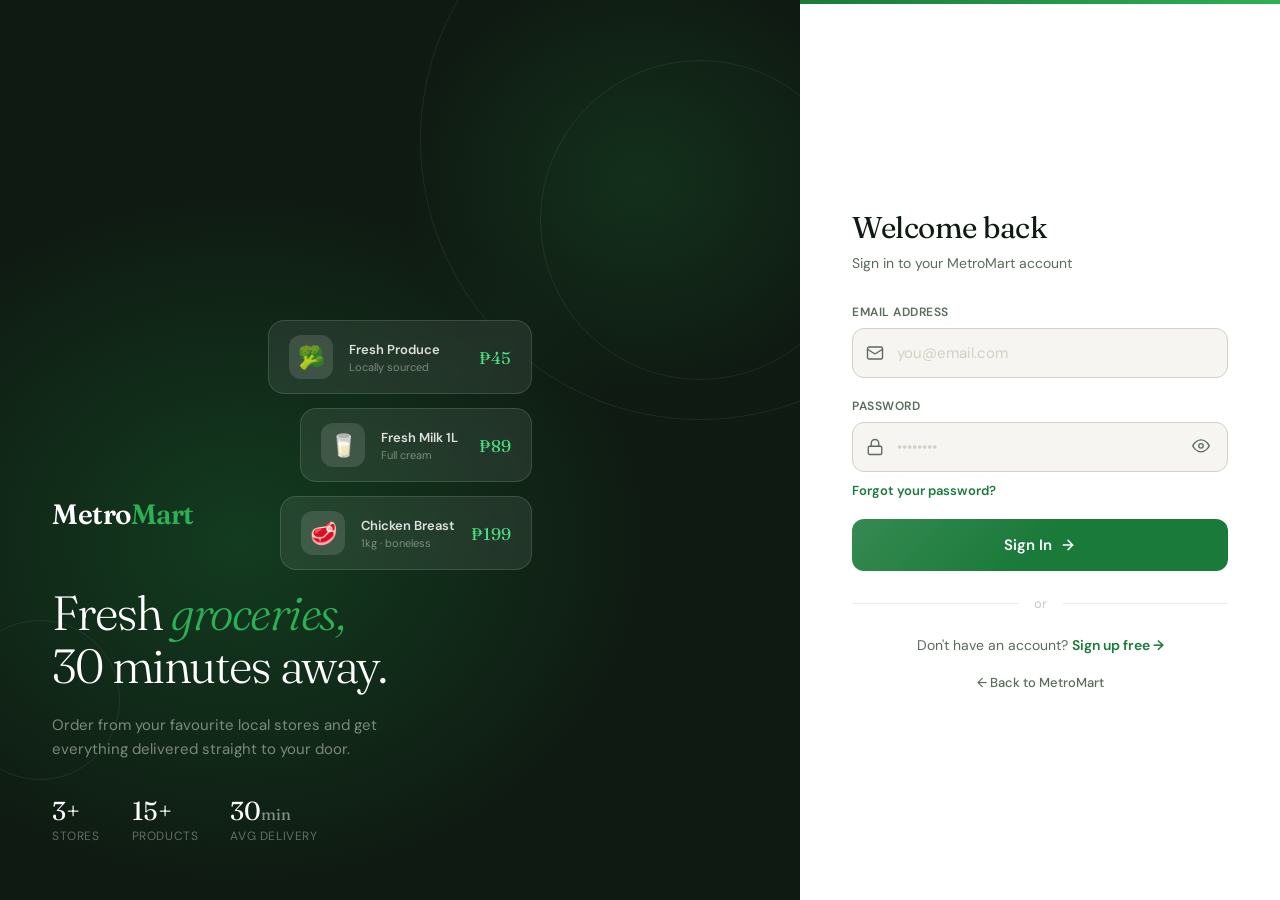
==== commit beb041f3: "Second Commit" ====
--- a/pages/admin-dashboard.html
+++ b/pages/admin-dashboard.html
@@ -61,6 +61,7 @@
       <div class="nav-item" onclick="showTab('merchants')"  id="nav-merchants"> <span class="nav-icon">🏪</span> Merchants</div>
       <div class="nav-item" onclick="showTab('employees')"  id="nav-employees"> <span class="nav-icon">👷</span> Employees</div>
       <div class="nav-item" onclick="showTab('riders')"     id="nav-riders">    <span class="nav-icon">🚴</span> Riders</div>
+      <div class="nav-item" onclick="showTab('applications')" id="nav-applications"> <span class="nav-icon">📥</span> Applications</div>
       <div class="nav-item" onclick="showTab('customers')"  id="nav-customers"> <span class="nav-icon">👥</span> Customers</div>
       <div class="nav-label" style="margin-top:10px">Monitoring</div>
       <div class="nav-item" onclick="showTab('reports')"    id="nav-reports">   <span class="nav-icon">🚩</span> Reports <span id="reportsBadge" style="display:none;" class="report-badge">0</span></div>
@@ -103,7 +104,6 @@
               <svg width="13" height="13" viewBox="0 0 24 24" fill="none" stroke="currentColor" stroke-width="2" stroke-linecap="round" stroke-linejoin="round" style="opacity:.4;flex-shrink:0;"><circle cx="11" cy="11" r="8"/><path d="m21 21-4.35-4.35"/></svg>
               <input type="text" id="merchantSearch" placeholder="Search merchants…" oninput="filterTable('merchantsBody',this.value,[1,2,3])">
             </div>
-            <button class="btn btn-primary" onclick="openMerchantModal()">+ Add Merchant</button>
           </div>
         </div>
         <div class="card">
@@ -126,12 +126,11 @@
               <svg width="13" height="13" viewBox="0 0 24 24" fill="none" stroke="currentColor" stroke-width="2" stroke-linecap="round" stroke-linejoin="round" style="opacity:.4;flex-shrink:0;"><circle cx="11" cy="11" r="8"/><path d="m21 21-4.35-4.35"/></svg>
               <input type="text" id="employeeSearch" placeholder="Search employees…" oninput="filterTable('employeesBody',this.value,[0,3])">
             </div>
-            <button class="btn btn-primary" onclick="openEmployeeModal()">+ Add Employee</button>
           </div>
         </div>
         <div class="card">
           <div class="card-body table-wrap">
-            <table><thead><tr><th>Name</th><th>Email</th><th>Position</th><th>Store</th><th>Status</th><th>PW Status</th><th>Actions</th></tr></thead>
+            <table><thead><tr><th>Photo</th><th></th>Name</th><th>Email</th><th>Position</th><th>Store</th><th>Status</th><th>PW Status</th><th>Actions</th></tr></thead>
             <tbody id="employeesBody"></tbody></table>
           </div>
         </div>
@@ -149,13 +148,40 @@
               <svg width="13" height="13" viewBox="0 0 24 24" fill="none" stroke="currentColor" stroke-width="2" stroke-linecap="round" stroke-linejoin="round" style="opacity:.4;flex-shrink:0;"><circle cx="11" cy="11" r="8"/><path d="m21 21-4.35-4.35"/></svg>
               <input type="text" id="riderSearch" placeholder="Search riders…" oninput="filterTable('ridersBody',this.value,[0,1])">
             </div>
-            <button class="btn btn-primary" onclick="openRiderModal()">+ Add Rider</button>
           </div>
         </div>
         <div class="card">
           <div class="card-body table-wrap">
             <table><thead><tr><th>Name</th><th>Email</th><th>Phone</th><th>Vehicle</th><th>Status</th><th>PW Status</th><th>Actions</th></tr></thead>
             <tbody id="ridersBody"></tbody></table>
+          </div>
+        </div>
+      </div>
+
+      <!-- APPLICATIONS -->
+      <div id="tab-applications" style="display:none;">
+        <div class="page-header"><h2>Applications</h2><p>Review pending merchant and rider applications before approval.</p></div>
+        <div class="section-toolbar">
+          <div style="display:flex;align-items:center;gap:10px;">
+            <h3 class="sec-title">Applications</h3>
+          </div>
+        </div>
+
+        <div style="margin-bottom:18px;">
+          <h4 class="sec-title">Merchant Applications <span class="badge badge-yellow" id="merchantAppCount">0</span></h4>
+          <div class="card">
+            <div class="card-body table-wrap">
+              <table><thead><tr><th>Store</th><th>Employee</th><th>Phone</th><th>Status</th><th>Actions</th></tr></thead>
+              <tbody id="merchantAppsBody"><tr><td colspan="5" style="text-align:center;padding:24px;color:var(--ink-soft);">Loading…</td></tr></tbody></table>
+            </div>
+          </div>
+        </div>
+
+        <div class="card">
+          <div class="card-body table-wrap">
+            <h4 class="sec-title">Rider Applications <span class="badge badge-yellow" id="riderAppCount">0</span></h4>
+            <table><thead><tr><th>Name</th><th>Email</th><th>Phone</th><th>Status</th><th>Actions</th></tr></thead>
+            <tbody id="riderAppsBody"><tr><td colspan="5" style="text-align:center;padding:24px;color:var(--ink-soft);">Loading…</td></tr></tbody></table>
           </div>
         </div>
       </div>
@@ -349,9 +375,90 @@
 
     <div id="toast"></div>
 
+<!-- Employee Detail Modal -->
+<div class="modal-overlay" id="employeeDetailModal">
+  <div class="modal" style="max-width:720px;">
+    <div class="modal-header"><h3>Employee Details</h3><button class="modal-close" onclick="closeModal('employeeDetailModal')">✕</button></div>
+    <div class="modal-body">
+      <div class="detail-grid">
+        <div class="detail-item"><label>Name</label><span id="emp_d_name">—</span></div>
+        <div class="detail-item"><label>Email</label><span id="emp_d_email">—</span></div>
+        <div class="detail-item"><label>Phone</label><span id="emp_d_phone">—</span></div>
+        <div class="detail-item"><label>Position</label><span id="emp_d_position">—</span></div>
+        <div class="detail-item"><label>Store</label><span id="emp_d_store">—</span></div>
+      </div>
+      <div style="margin-top:12px;display:flex;gap:12px;flex-wrap:wrap;align-items:flex-start;">
+        <div><label>Profile</label><div id="emp_d_profile" style="width:160px;height:120px;background:var(--stone);display:flex;align-items:center;justify-content:center;border-radius:8px;overflow:hidden;"></div></div>
+        <div style="flex:1;min-width:200px;"></div>
+      </div>
+    </div>
+    <div class="modal-footer">
+      <button class="btn btn-secondary" onclick="closeModal('employeeDetailModal')">Close</button>
+      <button type="button" class="btn btn-primary" onclick="editEmployee(document.getElementById('emp_d_id').value)">Edit</button>
+    </div>
+  </div>
+</div>
+<!-- hidden id holder -->
+<input type="hidden" id="emp_d_id" />
+
+<!-- Merchant Application Modal -->
+<div class="modal-overlay" id="merchantAppModal">
+  <div class="modal" style="max-width:820px;">
+    <div class="modal-header"><h3>Merchant Application</h3><button class="modal-close" onclick="closeModal('merchantAppModal')">✕</button></div>
+    <div class="modal-body">
+      <div class="detail-grid">
+        <div class="detail-item"><label>Store</label><span id="app_m_name">—</span></div>
+        <div class="detail-item"><label>Submitted</label><span id="app_m_created">—</span></div>
+        <div class="detail-item"><label>Address</label><span id="app_m_address">—</span></div>
+        <div class="detail-item"><label>Coordinates</label><span id="app_m_coords">—</span></div>
+      </div>
+      <hr>
+      <div class="detail-grid">
+        <div class="detail-item"><label>Employee</label><span id="app_m_emp">—</span></div>
+        <div class="detail-item"><label>Phone</label><span id="app_m_emp_phone">—</span></div>
+        <div class="detail-item"><label>Email</label><span id="app_m_emp_email">—</span></div>
+      </div>
+      <div style="margin-top:12px;display:flex;gap:12px;flex-wrap:wrap;">
+        <div><label>Employee Photo</label><div id="app_m_emp_face" style="width:160px;height:120px;background:var(--stone);display:flex;align-items:center;justify-content:center;border-radius:8px;overflow:hidden;"></div></div>
+        <div><label>Employee ID</label><div id="app_m_emp_id" style="width:160px;height:120px;background:var(--stone);display:flex;align-items:center;justify-content:center;border-radius:8px;overflow:hidden;"></div></div>
+      </div>
+    </div>
+    <div class="modal-footer">
+      <button class="btn btn-secondary" onclick="closeModal('merchantAppModal')">Close</button>
+      <button type="button" id="merchantAppRejectBtn" class="btn btn-danger" onclick="handleMerchantAppAction('reject')">Reject</button>
+      <button type="button" id="merchantAppApproveBtn" class="btn btn-primary" onclick="handleMerchantAppAction('approve')">Approve</button>
+    </div>
+  </div>
+</div>
+
+<!-- Rider Application Modal -->
+<div class="modal-overlay" id="riderAppModal">
+  <div class="modal" style="max-width:720px;">
+    <div class="modal-header"><h3>Rider Application</h3><button class="modal-close" onclick="closeModal('riderAppModal')">✕</button></div>
+    <div class="modal-body">
+      <div class="detail-grid">
+        <div class="detail-item"><label>Name</label><span id="app_r_name">—</span></div>
+        <div class="detail-item"><label>Phone</label><span id="app_r_phone">—</span></div>
+        <div class="detail-item"><label>Vehicle</label><span id="app_r_vehicle">—</span></div>
+        <div class="detail-item"><label>Submitted</label><span id="app_r_created">—</span></div>
+      </div>
+      <div style="margin-top:12px;display:flex;gap:12px;flex-wrap:wrap;">
+        <div><label>Face Photo</label><div id="app_r_face" style="width:160px;height:120px;background:var(--stone);display:flex;align-items:center;justify-content:center;border-radius:8px;overflow:hidden;"></div></div>
+        <div><label>Driver's License</label><div id="app_r_license" style="width:160px;height:120px;background:var(--stone);display:flex;align-items:center;justify-content:center;border-radius:8px;overflow:hidden;"></div></div>
+      </div>
+    </div>
+    <div class="modal-footer">
+      <button class="btn btn-secondary" onclick="closeModal('riderAppModal')">Close</button>
+      <button type="button" id="riderAppRejectBtn" class="btn btn-danger" onclick="handleRiderAppAction('reject')">Reject</button>
+      <button type="button" id="riderAppApproveBtn" class="btn btn-primary" onclick="handleRiderAppAction('approve')">Approve</button>
+    </div>
+  </div>
+</div>
+
 <script>
 const API = '../api/';
 let allMerchants = [], allEmployees = [], allRiders = [], allCustomers = [];
+let allMerchantApps = [], allRiderApps = [];
 let allReports = [], currentReportTab = 'pending';
 
 async function api(path, opts = {}) {
@@ -373,7 +480,8 @@
 })();
 
 async function loadAll() {
-  await Promise.all([loadStats(), loadMerchants(), loadEmployees(), loadRiders(), loadCustomers(), loadReports()]);
+  await Promise.all([loadStats(), loadEmployees(), loadRiders(), loadCustomers(), loadReports(), loadMerchantApplications(), loadRiderApplications()]);
+  await loadMerchants();
 }
 
 // ── Stats ──────────────────────────────────────
@@ -428,19 +536,6 @@
       esc(m.name) + (isOccupied ? ' (occupied)' : '') + '</option>';
   }).join('');
   if (currentVal) sel.value = currentVal;
-}
-
-function openMerchantModal() {
-  document.getElementById('editMerchantId').value = '';
-  document.getElementById('merchantModalTitle').textContent = 'Add Merchant';
-  ['mName', 'mAddressVal', 'mContact'].forEach(x => document.getElementById(x).value = '');
-  document.getElementById('mAddressDisplay').textContent = 'Click to pin the store location on map';
-  document.getElementById('mAddressPicker').classList.remove('has-value');
-  document.getElementById('mImgPreview').innerHTML = '🏪';
-  document.getElementById('mImgInput').value = '';
-  document.getElementById('mLatitude').value = '';
-  document.getElementById('mLongitude').value = '';
-  document.getElementById('merchantModal').classList.add('open');
 }
 
 async function editMerchant(id) {
@@ -515,8 +610,7 @@
   const d = await api('merchants/?id=' + id, { method: 'DELETE' });
   if (!d.ok) return showToast(d.error || 'Failed', 'error');
   showToast('Merchant deleted ✓', 'success');
-  await loadMerchants();
-  await loadStats();
+  await Promise.all([loadMerchants(), loadEmployees(), loadMerchantApplications(), loadStats()]);
 }
 
 // ── Employees ──────────────────────────────────
@@ -530,6 +624,11 @@
 function renderEmployeeTable() {
   document.getElementById('employeesBody').innerHTML = allEmployees.map(e =>
     '<tr>' +
+    '<td style="width:60px;">' +
+      (e.profile_image || e.merchant_image
+        ? '<img src="../' + esc(e.profile_image || e.merchant_image) + '" style="width:40px;height:40px;border-radius:50%;object-fit:cover;">'
+        : '<div style="width:40px;height:40px;border-radius:50%;background:var(--stone);display:flex;align-items:center;justify-content:center;font-size:12px;color:var(--ink-soft);">No</div>') +
+    '</td>' +
     '<td><strong>' + esc(e.fname + ' ' + e.lname) + '</strong></td>' +
     '<td><small style="color:var(--ink-soft);">' + esc(e.email || '') + '</small></td>' +
     '<td>' + esc(e.position || '—') + '</td>' +
@@ -540,6 +639,7 @@
     '<td><span class="badge ' + (e.force_password_change ? 'badge-yellow' : 'badge-gray') + '">' +
       (e.force_password_change ? 'Must change' : 'Set') + '</span></td>' +
     '<td><div class="user-row-actions">' +
+      '<button class="btn btn-sm btn-secondary" onclick="viewEmployee(' + e.id + ')">View</button>' +
       '<button class="btn btn-sm btn-secondary" onclick="editEmployee(' + e.id + ')">✏️ Edit</button>' +
       '<button class="btn btn-sm btn-secondary" onclick="openResetPw(' + e.id + ',\'' + jsEscape(e.fname + ' ' + e.lname) + '\')">🔑 PW</button>' +
       (e.status === 'active'
@@ -548,78 +648,19 @@
       '<button class="btn btn-sm btn-danger" onclick="deleteUser(' + e.id + ',\'employee\')">🗑️ Delete</button>' +
     '</div></td>' +
     '</tr>'
-  ).join('') || '<tr><td colspan="7" style="text-align:center;padding:32px;color:var(--ink-soft);">No employees.</td></tr>';
-}
-
-function openEmployeeModal() {
-  document.getElementById('editEmployeeId').value = '';
-  document.getElementById('employeeModalTitle').textContent = 'Add Employee';
-  document.getElementById('saveEmployeeBtn').textContent = 'Create Employee';
-  document.getElementById('ePassGroup').style.display = 'block';
-  ['eFName', 'eLName', 'eEmail', 'ePass', 'ePosition', 'ePhone'].forEach(id => document.getElementById(id).value = '');
-  handlePhoneInput(document.getElementById('ePhone'));
-  document.getElementById('merchantAssignWarning').style.display = 'none';
-  rebuildMerchantSelect();
-  document.getElementById('eMerchant').value = '';
-  document.getElementById('employeeModal').classList.add('open');
-}
-
-// ── Merchant Map Helpers (inline map removed) ──────────────────────
-let merchantGeocodeTimer = null;
-function debouncedGeocode(delay = 700) {
-  clearTimeout(merchantGeocodeTimer);
-  merchantGeocodeTimer = setTimeout(() => {
-    geocodeMerchantAddress();
-  }, delay);
-}
-
+  ).join('') || '<tr><td colspan="8" style="text-align:center;padding:32px;color:var(--ink-soft);">No employees.</td></tr>';
+}
+
+// ── Merchant Map Helpers ──────────────────────
 function setMerchantMarker(lat, lng, center = true) {
-  // store coordinates
   document.getElementById('mLatitude').value = lat;
   document.getElementById('mLongitude').value = lng;
-  // if the modal map is present, update its marker and view
   try {
     if (merchantAddrMarker && merchantAddrMap) {
       merchantAddrMarker.setLatLng([lat, lng]);
       if (center) merchantAddrMap.setView([lat, lng], 15);
     }
   } catch (e) { /* ignore if modal not initialized */ }
-}
-
-async function geocodeMerchantAddress() {
-  let q = document.getElementById('mAddressVal').value.trim();
-  if (!q) return;
-  // normalize common shorthand
-  q = q.replace(/\bcor\.?\b/gi, 'corner');
-  q = q.replace(/\s+/g, ' ').trim();
-  // helper to attempt search with optional suffix
-  async function attempt(qstr) {
-    const url = 'https://nominatim.openstreetmap.org/search?q=' + encodeURIComponent(qstr) + '&format=json&limit=1&countrycodes=ph&accept-language=en';
-    try {
-      const r = await fetch(url, { headers: { 'User-Agent': 'MetroMart/1.0 (local)' } });
-      const d = await r.json();
-      if (d && d.length) return d[0];
-    } catch (_) {}
-    return null;
-  }
-
-  let res = await attempt(q);
-  if (!res) {
-    // try stronger context
-    res = await attempt(q + ', Cebu City, Philippines');
-  }
-  if (!res && /,/.test(q)) {
-    // try replacing commas with spaces
-    res = await attempt(q.replace(/,/g, ' '));
-  }
-
-  if (res) {
-    const lat = parseFloat(res.lat), lng = parseFloat(res.lon);
-    setMerchantMarker(lat, lng, true);
-    showToast('Address located on map — adjust pin if needed', 'success');
-  } else {
-    showToast('Could not find coordinates for that address; try editing to a more specific local landmark', 'error');
-  }
 }
 
 // ── Merchant address picker modal (register-style) ─────────────────
@@ -714,6 +755,27 @@
   document.getElementById('employeeModal').classList.add('open');
 }
 
+async function viewEmployee(id) {
+  // Try cached list first
+  const list = allEmployees.length ? allEmployees : ((await api('employees/')).data || []);
+  let e = list.find(x => x.id == id);
+  if (!e) {
+    const res = await api('employees/?id=' + encodeURIComponent(id));
+    if (!res.ok) return showToast(res.error || 'Employee not found', 'error');
+    e = res.data;
+  }
+  document.getElementById('emp_d_id').value = e.id || '';
+  document.getElementById('emp_d_name').textContent = (e.fname || '') + ' ' + (e.lname || '');
+  document.getElementById('emp_d_email').textContent = e.email || '—';
+  document.getElementById('emp_d_phone').textContent = e.phone || '—';
+  document.getElementById('emp_d_position').textContent = e.position || '—';
+  document.getElementById('emp_d_store').textContent = e.merchant_name || '—';
+  document.getElementById('emp_d_profile').innerHTML = (e.profile_image || e.merchant_image)
+    ? '<img src="../' + esc(e.profile_image || e.merchant_image) + '" style="width:100%;height:100%;object-fit:cover">'
+    : '—';
+  document.getElementById('employeeDetailModal').classList.add('open');
+}
+
 async function saveEmployee() {
   const id      = document.getElementById('editEmployeeId').value;
   const pass    = document.getElementById('ePass').value;
@@ -781,17 +843,6 @@
   ).join('') || '<tr><td colspan="7" style="text-align:center;padding:32px;color:var(--ink-soft);">No riders.</td></tr>';
 }
 
-function openRiderModal() {
-  document.getElementById('editRiderId').value = '';
-  document.getElementById('riderModalTitle').textContent = 'Add Rider';
-  document.getElementById('saveRiderBtn').textContent = 'Create Rider';
-  document.getElementById('rPassGroup').style.display = 'block';
-  ['rFName', 'rLName', 'rEmail', 'rPass', 'rPhone'].forEach(id => document.getElementById(id).value = '');
-  handlePhoneInput(document.getElementById('rPhone'));
-  document.getElementById('rVehicle').value = 'motorcycle';
-  document.getElementById('riderModal').classList.add('open');
-}
-
 async function editRider(id) {
   const r = allRiders.find(x => x.id == id); if (!r) return;
   document.getElementById('editRiderId').value = id;
@@ -869,7 +920,7 @@
   if (!d.ok) return showToast(d.error || 'Failed to update status', 'error');
   
   showToast(`${role} account ${newStatus === 'active' ? 'activated' : 'deactivated'} ✓`, 'success');
-  await loadAll(); // Refresh all data
+  await refreshRoleData(role);
 }
 
 async function deleteUser(userId, role) {
@@ -883,7 +934,23 @@
   if (!d.ok) return showToast(d.error || `Failed to delete ${role}`, 'error');
   
   showToast(`${role.charAt(0).toUpperCase() + role.slice(1)} account deleted ✓`, 'success');
-  await loadAll(); // Refresh all data
+  await refreshRoleData(role);
+}
+
+async function refreshRoleData(role) {
+  switch (role) {
+    case 'employee':
+      await Promise.all([loadEmployees(), loadMerchants(), loadStats()]);
+      break;
+    case 'rider':
+      await Promise.all([loadRiders(), loadRiderApplications(), loadStats()]);
+      break;
+    case 'customer':
+      await Promise.all([loadCustomers(), loadStats(), loadReports()]);
+      break;
+    default:
+      await loadAll();
+  }
 }
 
 // ── Reset password ─────────────────────────────
@@ -971,23 +1038,106 @@
   await loadReports();
 }
 
-// ── Global search ──────────────────────────────
-function handleGlobalSearch() {
-  const q = document.getElementById('globalSearch').value.toLowerCase().trim();
-  if (!q) return;
-  // Push query to whichever tab is active
-  const activeTab = document.querySelector('.nav-item.active')?.id?.replace('nav-', '');
-  const searchMap = {
-    merchants: { inputId: 'merchantSearch', bodyId: 'merchantsBody', cols: [1,2,3] },
-    employees: { inputId: 'employeeSearch', bodyId: 'employeesBody', cols: [0,3] },
-    riders:    { inputId: 'riderSearch',    bodyId: 'ridersBody',    cols: [0,1] },
-    customers: { inputId: 'customerSearch', bodyId: 'customersBody', cols: [0,1,2] },
-  };
-  const config = searchMap[activeTab];
-  if (config) {
-    const inp = document.getElementById(config.inputId);
-    if (inp) { inp.value = q; filterTable(config.bodyId, q, config.cols); }
+// ── Applications (Merchants & Riders) ─────────────────────────
+async function loadMerchantApplications() {
+  const d = await api('applications/merchants.php');
+  allMerchantApps = d.data || [];
+  const merchantAppCount = document.getElementById('merchantAppCount');
+  if (merchantAppCount) merchantAppCount.textContent = allMerchantApps.length;
+  document.getElementById('merchantAppsBody').innerHTML = allMerchantApps.map(a =>
+    '<tr>' +
+    '<td><strong>' + esc(a.merchant_name) + '</strong></td>' +
+    '<td>' + esc((a.employee_fname || '') + ' ' + (a.employee_lname || '')) + '</td>' +
+    '<td>' + esc(a.employee_phone || '—') + '</td>' +
+    '<td><span class="badge ' + (a.status === 'pending' ? 'badge-yellow' : a.status === 'approved' ? 'badge-green' : 'badge-red') + '">' + esc(a.status) + '</span></td>' +
+    '<td><div class="user-row-actions"><button type="button" class="btn btn-sm btn-secondary" data-app-view="merchant" data-app-id="' + String(a.id) + '">View</button></div></td>' +
+    '</tr>'
+  ).join('') || '<tr><td colspan="5" style="text-align:center;padding:32px;color:var(--ink-soft);">No applications.</td></tr>';
+}
+
+function viewMerchantApp(id) {
+  const a = allMerchantApps.find(x => x.id == id); if (!a) return showToast('Application not found','error');
+  document.getElementById('app_m_name').textContent = a.merchant_name || '—';
+  document.getElementById('app_m_created').textContent = new Date(a.created_at).toLocaleString();
+  document.getElementById('app_m_address').textContent = a.address || '—';
+  document.getElementById('app_m_coords').textContent = (a.latitude && a.longitude) ? (a.latitude + ', ' + a.longitude) : '—';
+  document.getElementById('app_m_emp').textContent = (a.employee_fname || '') + ' ' + (a.employee_lname || '');
+  document.getElementById('app_m_emp_phone').textContent = a.employee_phone || '—';
+  document.getElementById('app_m_emp_email').textContent = a.employee_email || '—';
+  const face = document.getElementById('app_m_emp_face'); face.innerHTML = a.employee_face_path ? '<img src="../' + a.employee_face_path + '" style="width:100%;height:100%;object-fit:cover">' : '—';
+  const idel = document.getElementById('app_m_emp_id'); idel.innerHTML = a.employee_id_path ? (a.employee_id_path.endsWith('.pdf') ? '<a href="../'+a.employee_id_path+'" target="_blank">View PDF</a>' : '<img src="../'+a.employee_id_path+'" style="width:100%;height:100%;object-fit:cover">') : '—';
+  document.getElementById('merchantAppModal').dataset.appId = id;
+  const showMerchantActions = a.status === 'pending';
+  document.getElementById('merchantAppRejectBtn').style.display = showMerchantActions ? '' : 'none';
+  document.getElementById('merchantAppApproveBtn').style.display = showMerchantActions ? '' : 'none';
+  document.getElementById('merchantAppModal').classList.add('open');
+}
+
+async function handleMerchantAppAction(action) {
+  const modal = document.getElementById('merchantAppModal');
+  const id = modal.dataset.appId; if (!id) return;
+  const app = allMerchantApps.find(x => x.id == id); if (!app) return;
+  
+  const note = '';
+  const d = await api('applications/merchants.php?id=' + encodeURIComponent(id), { method: 'POST', body: JSON.stringify({ action: action, admin_note: note }) });
+  if (!d.ok) return showToast(d.error || 'Failed', 'error');
+  showToast('Application ' + action + 'd', 'success');
+  if (d.data && d.data.temp_password) {
+    alert('✓ Merchant account created.\n\nStore: ' + app.merchant_name + '\nEmployee: ' + app.employee_fname + ' ' + app.employee_lname + '\nEmail: ' + (app.employee_email || 'N/A') + '\nTemp password: ' + d.data.temp_password + '\n\nPlease share these credentials with the employee.');
   }
+  closeModal('merchantAppModal');
+  await loadMerchantApplications();
+  // Refresh employees and merchants so newly approved applications appear in lists
+  await loadEmployees();
+  await loadMerchants();
+}
+
+async function loadRiderApplications() {
+  const d = await api('applications/riders.php');
+  allRiderApps = d.data || [];
+  const riderAppCount = document.getElementById('riderAppCount');
+  if (riderAppCount) riderAppCount.textContent = allRiderApps.length;
+  document.getElementById('riderAppsBody').innerHTML = allRiderApps.map(a =>
+    '<tr>' +
+    '<td><strong>' + esc((a.fname || '') + ' ' + (a.lname || '')) + '</strong></td>' +
+    '<td><small style="color:var(--ink-soft);">' + esc(a.email || '') + '</small></td>' +
+    '<td>' + esc(a.phone || '—') + '</td>' +
+    '<td><span class="badge ' + (a.status === 'pending' ? 'badge-yellow' : a.status === 'approved' ? 'badge-green' : 'badge-red') + '">' + esc(a.status) + '</span></td>' +
+    '<td><div class="user-row-actions"><button type="button" class="btn btn-sm btn-secondary" data-app-view="rider" data-app-id="' + String(a.id) + '">View</button></div></td>' +
+    '</tr>'
+  ).join('') || '<tr><td colspan="5" style="text-align:center;padding:32px;color:var(--ink-soft);">No applications.</td></tr>';
+}
+
+function viewRiderApp(id) {
+  const a = allRiderApps.find(x => x.id == id); if (!a) return showToast('Application not found','error');
+  document.getElementById('app_r_name').textContent = (a.fname || '') + ' ' + (a.lname || '');
+  document.getElementById('app_r_phone').textContent = a.phone || '—';
+  document.getElementById('app_r_vehicle').textContent = a.vehicle_type || '—';
+  document.getElementById('app_r_created').textContent = new Date(a.created_at).toLocaleString();
+  document.getElementById('app_r_face').innerHTML = a.photo_path ? '<img src="../'+a.photo_path+'" style="width:100%;height:100%;object-fit:cover">' : '—';
+  document.getElementById('app_r_license').innerHTML = a.license_path ? (a.license_path.endsWith('.pdf') ? '<a href="../'+a.license_path+'" target="_blank">View PDF</a>' : '<img src="../'+a.license_path+'" style="width:100%;height:100%;object-fit:cover">') : '—';
+  document.getElementById('riderAppModal').dataset.appId = id;
+  const showRiderActions = a.status === 'pending';
+  document.getElementById('riderAppRejectBtn').style.display = showRiderActions ? '' : 'none';
+  document.getElementById('riderAppApproveBtn').style.display = showRiderActions ? '' : 'none';
+  document.getElementById('riderAppModal').classList.add('open');
+}
+
+async function handleRiderAppAction(action) {
+  const modal = document.getElementById('riderAppModal');
+  const id = modal.dataset.appId; if (!id) return;
+  const app = allRiderApps.find(x => x.id == id); if (!app) return;
+  
+  const d = await api('applications/riders.php?id=' + encodeURIComponent(id), { method: 'POST', body: JSON.stringify({ action: action }) });
+  if (!d.ok) return showToast(d.error || 'Failed', 'error');
+  showToast('Application ' + action + 'd', 'success');
+  if (d.data && d.data.temp_password) {
+    alert('✓ Rider account created.\n\nEmail: ' + (app.email || 'Check system') + '\nTemp password: ' + d.data.temp_password + '\n\nPlease share these credentials with the rider.');
+  }
+  closeModal('riderAppModal');
+  await loadRiderApplications();
+  // Refresh riders list so newly approved riders appear
+  await loadRiders();
 }
 
 // ── Helpers ────────────────────────────────────
@@ -1021,18 +1171,30 @@
 }
 
 function showTab(tab) {
-  ['overview','merchants','employees','riders','customers','reports'].forEach(t => {
+  ['overview','applications','merchants','employees','riders','customers','reports'].forEach(t => {
     document.getElementById('tab-' + t).style.display = t === tab ? 'block' : 'none';
     document.getElementById('nav-' + t)?.classList.toggle('active', t === tab);
   });
-  if (tab === 'reports') loadReports();
+  if (tab === 'overview') loadStats();
+  if (tab === 'applications') { loadMerchantApplications(); loadRiderApplications(); }
   if (tab === 'merchants') loadMerchants();
   if (tab === 'employees') loadEmployees();
+  if (tab === 'riders') loadRiders();
+  if (tab === 'customers') loadCustomers();
+  if (tab === 'reports') loadReports();
 }
 
 async function doLogout() { await fetch(API + 'auth/?action=logout', { method: 'POST' }); window.location.href = '../login.html'; }
 function closeModal(id) { document.getElementById(id).classList.remove('open'); }
 document.querySelectorAll('.modal-overlay').forEach(el => el.addEventListener('click', e => { if (e.target === el) el.classList.remove('open'); }));
+document.addEventListener('click', e => {
+  const btn = e.target.closest('[data-app-view]');
+  if (!btn) return;
+  const id = btn.dataset.appId;
+  if (!id) return;
+  if (btn.dataset.appView === 'merchant') viewMerchantApp(id);
+  if (btn.dataset.appView === 'rider') viewRiderApp(id);
+});
 function handlePhoneInput(input) {
   const digits = input.value.replace(/\D/g,'').slice(0,10);
   if (input.value !== digits) input.value = digits;
